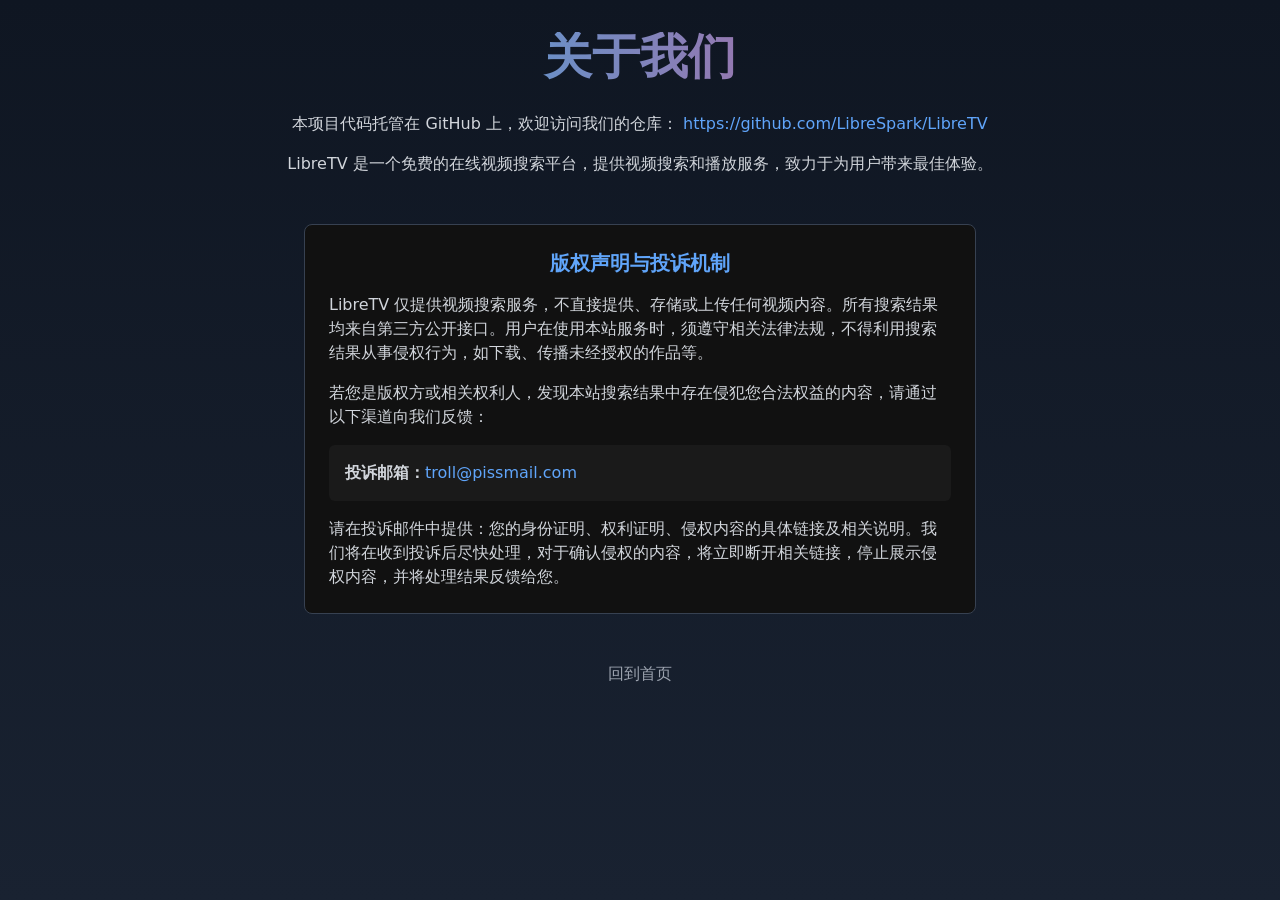
==== about.html @ 9220ca8e "feat: add PWA support Signed-off-by: JohnsonRan <me@ihtw.moe>" ====
<!DOCTYPE html>
<html lang="zh">
<head>
	<meta charset="UTF-8">
	<meta name="viewport" content="width=device-width, initial-scale=1.0">
	<title>关于我们 - LibreTV</title>
	<script src="libs/tailwindcss.min.js"></script>
	<link rel="stylesheet" href="css/styles.css">
	<link rel="manifest" href="manifest.json">

</head>
<body class="page-bg text-white">
	<div class="container mx-auto px-4 py-8">
		<header class="text-center mb-8">
			<h1 class="text-5xl font-bold gradient-text">关于我们</h1>
		</header>
		<main class="text-center">
			<p class="text-gray-300 mb-4">
				本项目代码托管在 GitHub 上，欢迎访问我们的仓库：
				<a href="https://github.com/LibreSpark/LibreTV" class="text-blue-400 hover:underline" target="_blank" rel="noopener">https://github.com/LibreSpark/LibreTV</a>
			</p>
			<p class="text-gray-300 mb-8">
				LibreTV 是一个免费的在线视频搜索平台，提供视频搜索和播放服务，致力于为用户带来最佳体验。
			</p>
			
			<!-- 版权声明与投诉机制 -->
			<div class="mt-12 mb-8 max-w-2xl mx-auto border border-gray-700 rounded-lg p-6 bg-[#111]">
				<h2 class="text-xl font-semibold mb-4 text-blue-400">版权声明与投诉机制</h2>
				<p class="text-gray-300 mb-4 text-left">
					LibreTV 仅提供视频搜索服务，不直接提供、存储或上传任何视频内容。所有搜索结果均来自第三方公开接口。用户在使用本站服务时，须遵守相关法律法规，不得利用搜索结果从事侵权行为，如下载、传播未经授权的作品等。
				</p>
				<p class="text-gray-300 mb-4 text-left">
					若您是版权方或相关权利人，发现本站搜索结果中存在侵犯您合法权益的内容，请通过以下渠道向我们反馈：
				</p>
				<div class="bg-[#1a1a1a] p-4 rounded-md mb-4 text-left">
					<p class="text-gray-300"><span class="font-semibold">投诉邮箱：</span><a href="mailto:troll@pissmail.com" class="text-blue-400 hover:underline">troll@pissmail.com</a></p>
				</div>
				<p class="text-gray-300 text-left">
					请在投诉邮件中提供：您的身份证明、权利证明、侵权内容的具体链接及相关说明。我们将在收到投诉后尽快处理，对于确认侵权的内容，将立即断开相关链接，停止展示侵权内容，并将处理结果反馈给您。
				</p>
			</div>
		</main>
		<footer class="mt-12 text-center">
			<a href="/" class="text-gray-400 hover:text-white transition-colors">回到首页</a>
		</footer>
	</div>
</body>
</html>
---- css/styles.css ----
:root {
    /* 赛博影视主题配色方案 - 柔和版 */
    --primary-color: #00ccff;       /* 霓虹蓝主色调 */
    --primary-light: #33d6ff;       /* 浅霓虹蓝变体 */
    --secondary-color: #0f1622;     /* 深蓝黑背景色 */
    --accent-color: #ff3c78;        /* 霓虹粉强调色 */
    --text-color: #e6f2ff;          /* 柔和的蓝白色文本 */
    --text-muted: #8599b2;          /* 淡蓝灰色次级文本 */
    --border-color: rgba(0, 204, 255, 0.15);
    --page-gradient-start: #0f1622; /* 深蓝黑起始色 */
    --page-gradient-end: #192231;   /* 深靛蓝结束色 */
    --card-gradient-start: #121b29; /* 卡片起始色 */
    --card-gradient-end: #1c2939;   /* 卡片结束色 */
    --card-accent: rgba(0, 204, 255, 0.12); /* 霓虹蓝卡片强调色 */
    --card-hover-border: rgba(0, 204, 255, 0.5); /* 悬停边框颜色 */
}

.page-bg {
    background: linear-gradient(180deg, var(--page-gradient-start), var(--page-gradient-end));
    min-height: 100vh;
    /* 柔和赛博点状背景 */
    background-image: 
        linear-gradient(180deg, var(--page-gradient-start), var(--page-gradient-end)),
        radial-gradient(circle at 25px 25px, rgba(0, 204, 255, 0.04) 2px, transparent 3px),
        radial-gradient(circle at 75px 75px, rgba(255, 60, 120, 0.02) 1px, transparent 2px),
        radial-gradient(circle at 50px 50px, rgba(150, 255, 250, 0.015) 1px, transparent 2px);
    background-blend-mode: normal;
    background-size: cover, 100px 100px, 50px 50px, 75px 75px;
}

button, .card-hover {
    transition: all 0.3s ease;
}

/* 改进卡片适应不同内容长度 */
.card-hover {
    border: 1px solid var(--border-color);
    background: linear-gradient(135deg, var(--card-gradient-start), var(--card-gradient-end));
    box-shadow: 0 4px 12px rgba(0, 0, 0, 0.5);
    position: relative;
    overflow: hidden;
    border-radius: 6px;
    display: flex;
    flex-direction: column;
    height: 100%;
}

/* 确保卡片内容区域高度一致性 */
.card-hover .flex-grow {
    min-height: unset; /* 移除最小高度限制，让内容自然流动 */
    display: flex;
    flex-direction: column;
}

/* 针对不同长度的标题优化显示 */
.card-hover h3 {
    min-height: unset;
    max-height: unset;
    display: -webkit-box;
    -webkit-box-orient: vertical;
    overflow: hidden;
    text-overflow: ellipsis;
    -webkit-line-clamp: 2;
    line-height: 1.2rem;
    word-break: break-word; /* 允许在任何字符间断行 */
    hyphens: auto; /* 允许断词 */
}

.card-hover::before {
    content: "";
    position: absolute;
    top: 0;
    left: -100%;
    width: 100%;
    height: 100%;
    background: linear-gradient(90deg, transparent, var(--card-accent), transparent);
    transition: left 0.6s ease;
}

.card-hover:hover {
    border-color: var(--card-hover-border);
    transform: translateY(-3px);
    box-shadow: 0 6px 12px rgba(0, 0, 0, 0.5);
}

.card-hover:hover::before {
    left: 100%;
}

.gradient-text {
    background: linear-gradient(to right, var(--primary-color), var(--accent-color));
    -webkit-background-clip: text;
    -webkit-text-fill-color: transparent;
}

/* 改进设置面板样式 */
.settings-panel {
    scrollbar-width: thin;
    scrollbar-color: #444 #222;
    transform: translateX(100%);
    transition: transform 0.3s ease;
    background: linear-gradient(135deg, var(--page-gradient-end), var(--page-gradient-start));
    border-left: 1px solid var(--primary-color);
}

.settings-panel.show {
    transform: translateX(0);
}

.settings-panel::-webkit-scrollbar {
    width: 6px;
}

.settings-panel::-webkit-scrollbar-track {
    background: transparent;
}

.settings-panel::-webkit-scrollbar-thumb {
    background-color: #444;
    border-radius: 4px;
}

.search-button {
    background: var(--primary-color);
    color: var(--text-color);
}

.search-button:hover {
    background: var(--primary-light);
}

::-webkit-scrollbar {
    width: 8px;
    height: 8px;
}

::-webkit-scrollbar-track {
    background: #111;
    border-radius: 4px;
}

::-webkit-scrollbar-thumb {
    background: #333;
    border-radius: 4px;
    transition: all 0.3s ease;
}

::-webkit-scrollbar-thumb:hover {
    background: #444;
}

* {
    scrollbar-width: thin;
    scrollbar-color: #333 #111;
}

.search-tag {
    background: linear-gradient(135deg, var(--card-gradient-start), var(--card-gradient-end));
    color: var(--text-color);
    padding: 0.5rem 1rem;
    border-radius: 0.5rem;
    font-size: 0.875rem;
    border: 1px solid var(--border-color);
    box-shadow: 0 2px 4px rgba(0, 0, 0, 0.2);
}

.search-tag:hover {
    background: linear-gradient(135deg, var(--card-gradient-end), var(--card-gradient-start));
    border-color: var(--primary-color);
}

.footer {
    width: 100%;
    transition: all 0.3s ease;
    margin-top: auto;
    background: linear-gradient(to bottom, transparent, var(--page-gradient-start));
    border-top: 1px solid var(--border-color);
}

.footer a:hover {
    text-decoration: underline;
}

body {
    display: flex;
    flex-direction: column;
    min-height: 100vh;
}

.container {
    flex: 1;
}

@media screen and (min-height: 800px) {
    body {
        display: flex;
        flex-direction: column;
        min-height: 100vh;
    }
    
    .container {
        flex: 1;
    }
    
    .footer {
        margin-top: auto;
    }
}

@media screen and (max-width: 640px) {
    .footer {
        padding-bottom: 2rem;
    }
}

/* 移动端布局优化 */
@media screen and (max-width: 768px) {
    .card-hover h3 {
        min-height: 2.5rem;
    }
    
    .card-hover .flex-grow {
        min-height: 80px;
    }
}

@keyframes fadeIn {
    from { opacity: 0; }
    to { opacity: 1; }
}

@keyframes fadeOut {
    from { opacity: 1; }
    to { opacity: 0; }
}

#modal.show {
    animation: fadeIn 0.3s forwards;
}

#modal.hide {
    animation: fadeOut 0.3s forwards;
}

#modal > div {
    background: linear-gradient(135deg, var(--card-gradient-start), var(--card-gradient-end));
    border: 1px solid var(--primary-color);
    box-shadow: 0 10px 30px rgba(0, 0, 0, 0.7), 0 0 15px rgba(0, 204, 255, 0.1);
    border-radius: 8px;
}

#modalContent button {
    background: rgba(0, 204, 255, 0.08);
    border: 1px solid rgba(0, 204, 255, 0.2);
    transition: all 0.2s ease;
}

#modalContent button:hover {
    background: rgba(0, 204, 255, 0.15);
    border-color: var(--primary-color);
    box-shadow: 0 0 8px rgba(0, 204, 255, 0.3);
}

#yellowFilterToggle:checked + .toggle-bg {
    background-color: var(--primary-color);
}

#yellowFilterToggle:checked ~ .toggle-dot {
    transform: translateX(1.5rem);
}

#yellowFilterToggle:focus + .toggle-bg,
#yellowFilterToggle:hover + .toggle-bg {
    box-shadow: 0 0 0 2px rgba(0, 204, 255, 0.3);
}

/* 添加广告过滤开关的CSS */
#adFilterToggle:checked + .toggle-bg {
    background-color: var(--primary-color);
}

#adFilterToggle:checked ~ .toggle-dot {
    transform: translateX(1.5rem);
}

#adFilterToggle:focus + .toggle-bg,
#adFilterToggle:hover + .toggle-bg {
    box-shadow: 0 0 0 2px rgba(0, 204, 255, 0.3);
}

.toggle-dot {
    transition: transform 0.3s ease-in-out;
    box-shadow: 0 2px 4px rgba(0,0,0,0.2);
}

.toggle-bg {
    transition: background-color 0.3s ease-in-out;
}

#yellowFilterToggle:checked ~ .toggle-dot {
    box-shadow: 0 2px 4px rgba(0, 204, 255, 0.3);
}

#adFilterToggle:checked ~ .toggle-dot {
    box-shadow: 0 2px 4px rgba(0, 204, 255, 0.3);
}

/* 添加API复选框样式 */
.form-checkbox {
    appearance: none;
    -webkit-appearance: none;
    -moz-appearance: none;
    height: 14px;
    width: 14px;
    background-color: #222;
    border: 1px solid #333;
    border-radius: 3px;
    cursor: pointer;
    position: relative;
    outline: none;
}

.form-checkbox:checked {
    background-color: var(--primary-color);
    border-color: var(--primary-color);
}

.form-checkbox:checked::after {
    content: '';
    position: absolute;
    left: 4px;
    top: 1px;
    width: 4px;
    height: 8px;
    border: solid white;
    border-width: 0 2px 2px 0;
    transform: rotate(45deg);
}

/* API滚动区域美化 */
#apiCheckboxes {
    scrollbar-width: thin;
    scrollbar-color: #444 #222;
}

#apiCheckboxes::-webkit-scrollbar {
    width: 6px;
}

#apiCheckboxes::-webkit-scrollbar-track {
    background: #222;
    border-radius: 4px;
}

#apiCheckboxes::-webkit-scrollbar-thumb {
    background-color: #444;
    border-radius: 4px;
}

/* 自定义API列表样式 */
#customApisList {
    scrollbar-width: thin;
    scrollbar-color: #444 #222;
}

#customApisList::-webkit-scrollbar {
    width: 6px;
}

#customApisList::-webkit-scrollbar-track {
    background: transparent;
}

#customApisList::-webkit-scrollbar-thumb {
    background-color: #444;
    border-radius: 4px;
}

/* 设置面板滚动样式 */
.settings-panel {
    scrollbar-width: thin;
    scrollbar-color: #444 #222;
}

.settings-panel::-webkit-scrollbar {
    width: 6px;
}

.settings-panel::-webkit-scrollbar-track {
    background: transparent;
}

.settings-panel::-webkit-scrollbar-thumb {
    background-color: #444;
    border-radius: 4px;
}

/* 添加自定义API表单动画 */
#addCustomApiForm {
    transition: all 0.3s ease;
    max-height: 0;
    opacity: 0;
    overflow: hidden;
}

#addCustomApiForm.hidden {
    max-height: 0;
    padding: 0;
    opacity: 0;
}

#addCustomApiForm:not(.hidden) {
    max-height: 230px;
    opacity: 1;
}

/* 成人内容API标记样式 */
.api-adult + label {
    color: #ff6b8b !important;
}

/* 添加警告图标和标签样式 */
.adult-warning {
    display: inline-flex;
    align-items: center;
    margin-left: 0.25rem;
    color: #ff6b8b;
}

.adult-warning svg {
    width: 12px;
    height: 12px;
    margin-right: 4px;
}

/* 过滤器禁用样式 */
.filter-disabled {
    opacity: 0.5;
    pointer-events: none;
    cursor: not-allowed;
}

/* API组标题样式 */
.api-group-title {
    grid-column: span 2;
    padding: 0.25rem 0;
    margin-top: 0.5rem;
    border-top: 1px solid #333;
    color: #8599b2;
    font-size: 0.75rem;
    text-transform: uppercase;
    letter-spacing: 0.05em;
}

.api-group-title.adult {
    color: #ff6b8b;
}

/* 过滤器禁用样式 - 改进版本 */
.filter-disabled {
    position: relative;
}

.filter-disabled::after {
    content: '';
    position: absolute;
    top: 0;
    left: 0;
    width: 100%;
    height: 100%;
    background-color: rgba(0,0,0,0.4);
    border-radius: 0.5rem;
    z-index: 5;
}

.filter-disabled > * {
    opacity: 0.7;
}

.filter-disabled .toggle-bg {
    background-color: #333 !important;
}

.filter-disabled .toggle-dot {
    transform: translateX(0) !important;
    background-color: #666 !important;
}

/* 改进过滤器禁用样式 */
.filter-disabled .filter-description {
    color: #ff6b8b !important;
    font-style: italic;
    font-weight: 500;
}

/* 修改过滤器禁用样式，确保文字清晰可见 */
.filter-disabled {
    position: relative;
}

.filter-disabled::after {
    content: '';
    position: absolute;
    top: 0;
    left: 0;
    width: 100%;
    height: 100%;
    background-color: rgba(0,0,0,0.3);
    border-radius: 0.5rem;
    z-index: 5;
}

.filter-disabled > * {
    opacity: 1; /* 提高子元素不透明度，保证可见性 */
    z-index: 6; /* 确保内容在遮罩上方 */
    position: relative;
}

/* 改进过滤器禁用状态下的描述样式 */
.filter-disabled .filter-description {
    color: #ff7b9d !important; /* 更亮的粉色 */
    font-style: italic;
    font-weight: 500;
    text-shadow: 0 0 2px rgba(0,0,0,0.8); /* 添加文字阴影提高对比度 */
}

/* 开关的禁用样式 */
.filter-disabled .toggle-bg {
    background-color: #444 !important;
    opacity: 0.8;
}

.filter-disabled .toggle-dot {
    transform: translateX(0) ;
    background-color: #777 ;
    opacity: 0.9;
}

/* 警告提示样式改进 */
.filter-tooltip {
    background-color: rgba(255, 61, 87, 0.1);
    border: 1px solid rgba(255, 61, 87, 0.2);
    border-radius: 0.25rem;
    padding: 0.5rem;
    margin-top: 0.5rem;
    display: flex;
    align-items: center;
    font-size: 0.75rem;
    line-height: 1.25;
    position: relative;
    z-index: 10;
}

.filter-tooltip svg {
    flex-shrink: 0;
    width: 14px;
    height: 14px;
    margin-right: 0.35rem;
}

/* 编辑按钮样式 */
.custom-api-edit {
    color: #3b82f6;
    transition: color 0.2s ease;
}

.custom-api-edit:hover {
    color: #2563eb;
}

/* 自定义API条目样式改进 */
#customApisList .api-item {
    display: flex;
    align-items: center;
    justify-content: space-between;
    padding: 0.25rem 0.5rem;
    margin-bottom: 0.25rem;
    background-color: #222;
    border-radius: 0.25rem;
    transition: background-color 0.2s ease;
}

#customApisList .api-item:hover {
    background-color: #2a2a2a;
}

/* 成人内容标签样式 */
.adult-tag {
    display: inline-flex;
    align-items: center;
    color: #ff6b8b;
    font-size: 0.7rem;
    font-weight: 500;
    margin-right: 0.35rem;
}

/* 历史记录面板样式 */
.history-panel {
    box-shadow: 2px 0 10px rgba(0,0,0,0.5);
    transition: transform 0.3s ease-in-out;
    overflow-y: scroll; /* 始终显示滚动条，防止宽度变化 */
    overflow-x: hidden; /* 防止水平滚动 */
    width: 320px; /* 固定宽度 */
    box-sizing: border-box; /* 确保padding不影响总宽度 */
    scrollbar-gutter: stable; /* 现代浏览器：为滚动条预留空间 */
}

.history-panel.show {
    transform: translateX(0);
}

#historyList {
    padding-right: 6px; /* 为滚动条预留空间，确保内容不被挤压 */
}

/* 历史记录项样式优化 */
.history-item {
    background: #1a1a1a;
    border-radius: 6px; /* 减小圆角 */
    border: 1px solid #333;
    overflow: hidden;
    transition: all 0.2s ease;
    padding: 10px 14px;
    position: relative;
    margin-bottom: 8px; /* 减小底部间距 */
    width: 100%; /* 确保宽度一致 */
}

.history-item:hover {
    transform: translateY(-2px);
    border-color: #444;
    box-shadow: 0 4px 8px rgba(0,0,0,0.2);
}

/* 添加组悬停效果，使删除按钮在悬停时显示 */
.history-item .delete-btn {
    opacity: 0;
    transition: opacity 0.2s ease;
}

.history-item:hover .delete-btn {
    opacity: 1;
}

.history-info {
    padding: 0; /* 移除额外的内边距 */
    min-height: 70px;
}

.history-title {
    font-weight: 500;
    font-size: 0.95rem; /* 减小字体大小 */
    margin-bottom: 2px; /* 减小底部边距 */
    overflow: hidden;
    text-overflow: ellipsis;
    white-space: nowrap;
}

.history-meta {
    color: #bbb;
    font-size: 0.75rem; /* 减小字体大小 */
    display: flex;
    flex-wrap: wrap;
    margin-bottom: 1px; /* 减小边距 */
}

.history-episode {
    color: #3b82f6;
}

.history-source {
    color: #10b981;
}

.history-time {
    color: #888;
    font-size: 0.7rem; /* 减小字体大小 */
    margin-top: 1px; /* 减小顶部边距 */
}

.history-separator {
    color: #666;
}

.history-thumbnail {
    width: 100%;
    height: 90px;
    background-color: #222;
    overflow: hidden;
}

.history-thumbnail img {
    width: 100%;
    height: 100%;
    object-fit: cover;
}

.history-info {
    padding: 10px;
}

.history-time {
    color: #888;
    font-size: 0.8rem;
    margin-top: 4px;
}

.history-title {
    font-weight: 500;
    white-space: nowrap;
    overflow: hidden;
    text-overflow: ellipsis;
}

/* 添加播放进度条样式 */
.history-progress {
    margin: 5px 0;
}

.progress-bar {
    height: 3px;
    background-color: rgba(255, 255, 255, 0.1);
    border-radius: 2px;
    overflow: hidden;
    margin-bottom: 2px;
}

.progress-filled {
    height: 100%;
    background: linear-gradient(to right, #00ccff, #3b82f6);
    border-radius: 2px;
}

.progress-text {
    font-size: 10px;
    color: #888;
    text-align: right;
}

/* 添加恢复播放提示样式 */
.position-restore-hint {
    position: absolute;
    bottom: 60px;
    left: 50%;
    transform: translateX(-50%) translateY(20px);
    background-color: rgba(0, 0, 0, 0.7);
    color: white;
    padding: 8px 16px;
    border-radius: 4px;
    font-size: 14px;
    z-index: 100;
    opacity: 0;
    transition: all 0.3s ease;
}

.position-restore-hint.show {
    opacity: 1;
    transform: translateX(-50%) translateY(0);
}

/* 锁定控制时屏蔽交互 */
.player-container.controls-locked .dplayer-controller,
.player-container.controls-locked .dplayer-mask,
.player-container.controls-locked .dplayer-bar-wrap,
.player-container.controls-locked .dplayer-statusbar,
.player-container.controls-locked .shortcut-hint {
    opacity: 0 !important;
    pointer-events: none !important;
}
/* 保留锁按钮可见可点 */
.player-container.controls-locked #lockToggle {
    opacity: 1 !important;
    pointer-events: auto !important;
}

/* 播放器顶部header移动端优化 */
.player-header {
    gap: 0.5rem;
}
.custom-title-scroll {
    overflow-x: auto;
    white-space: nowrap;
    text-overflow: ellipsis;
    -webkit-overflow-scrolling: touch;
    scrollbar-width: none;
}
.custom-title-scroll::-webkit-scrollbar {
    display: none;
}
.logo-text {
    display: inline;
}
.home-btn-text {
    display: inline;
}
@media (max-width: 640px) {
    .logo-text {
        display: none;
    }
    .home-btn-text {
        display: none;
    }
    .logo-icon {
        margin-right: 0;
    }
    .home-btn svg {
        margin-right: 0;
    }
    .player-header {
        padding-left: 2px !important;
        padding-right: 2px !important;
    }
    .custom-title-scroll {
        font-size: 1rem;
    }
}

/* 搜索结果卡片优化：横向布局 */
.search-card-img-container {
    width: 100px;  /* 增加宽度，从80px到100px */
    height: 150px; /* 增加高度，从120px到150px */
    overflow: hidden;
    background-color: #191919;
}

/* 确保图片不会被拉伸，并且能够正确显示 */
.search-card-img-container img {
    width: 100%;
    height: 100%;
    object-fit: cover;
}

/* 针对搜索结果卡片修改网格布局以适应横向卡片 */
@media (max-width: 640px) {
    #results {
        grid-template-columns: repeat(1, minmax(0, 1fr)) !important;
    }
}

/* 响应式调整：在小屏幕上依然保持较好的视觉效果 */
@media (min-width: 641px) and (max-width: 768px) {
    #results {
        grid-template-columns: repeat(2, minmax(0, 1fr)) !important;
    }
}

/* 调整网格布局，减少每行卡片数量以适应更大尺寸的卡片 */
@media (min-width: 769px) and (max-width: 1024px) {
    #results {
        grid-template-columns: repeat(3, minmax(0, 1fr)) !important;
    }
}

@media (min-width: 1025px) {
    #results {
        grid-template-columns: repeat(4, minmax(0, 1fr)) !important;
    }
}

/* 优化卡片内元素间距 */
.card-hover .p-2 {
    padding: 0.75rem; /* 增加内边距 */
}

/* 增加卡片内字体大小 */
.card-hover h3 {
    font-size: 0.95rem; /* 增加标题字体大小 */
    line-height: 1.3rem;
    margin-bottom: 0.5rem;
}

.card-hover p {
    font-size: 0.8rem; /* 增加描述字体大小 */
}

/* 优化卡片内元素间距 */
.card-hover .p-2 {
    padding: 0.5rem;
}
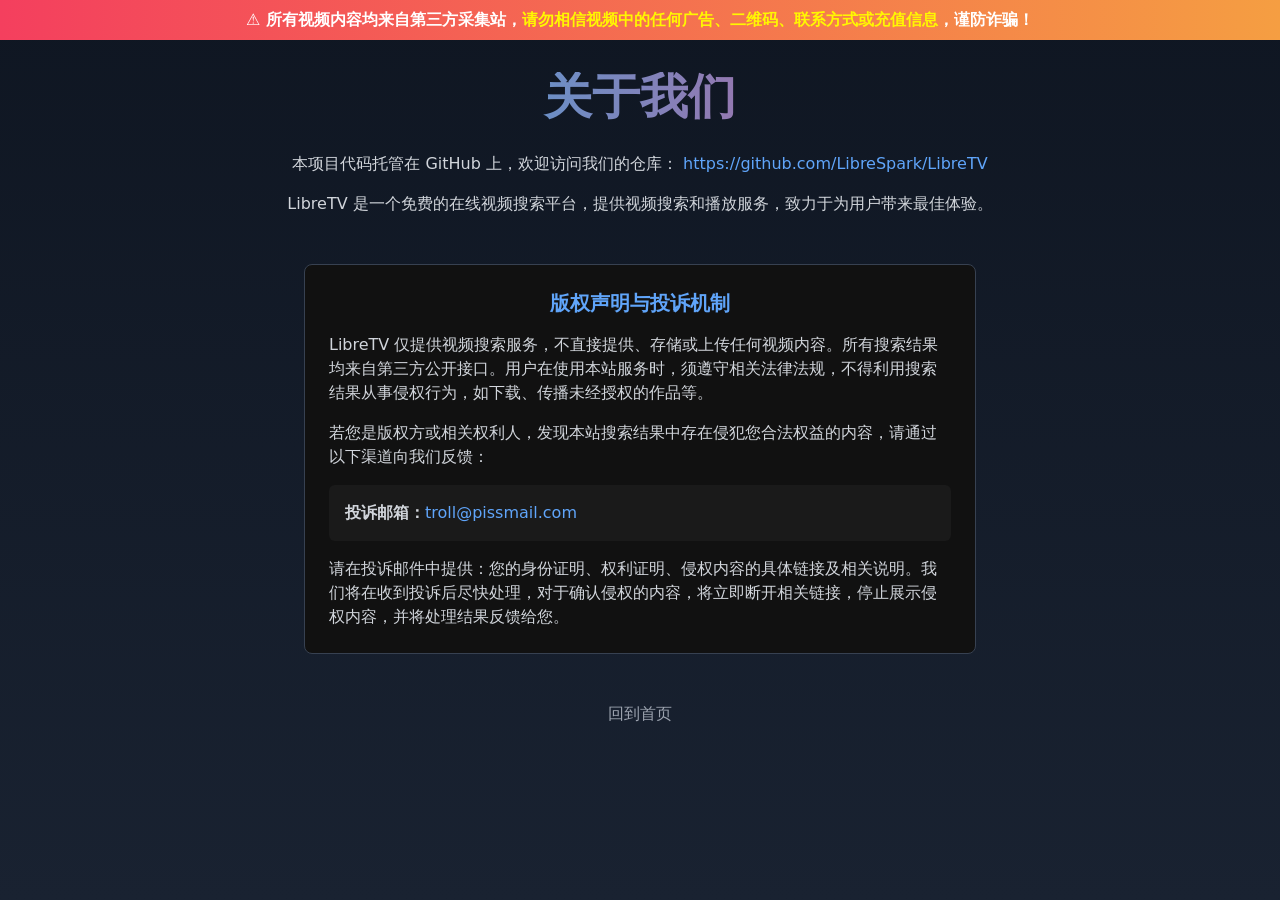
==== commit 256174a5: "新增广告警告提示，提醒用户谨防诈骗" ====
--- a/about.html
+++ b/about.html
@@ -10,6 +10,10 @@
 
 </head>
 <body class="page-bg text-white">
+	<!-- 新增：广告警告提示 -->
+	<div style="background:linear-gradient(90deg,#f43f5e,#f59e42);color:#fff;text-align:center;padding:8px 0;font-weight:bold;font-size:1rem;">
+		⚠️ 所有视频内容均来自第三方采集站，<span style="color:#fff700;">请勿相信视频中的任何广告、二维码、联系方式或充值信息</span>，谨防诈骗！
+	</div>
 	<div class="container mx-auto px-4 py-8">
 		<header class="text-center mb-8">
 			<h1 class="text-5xl font-bold gradient-text">关于我们</h1>
--- a/css/styles.css
+++ b/css/styles.css
@@ -249,13 +249,13 @@
     border-radius: 8px;
 }
 
-#modalContent button {
+#episodesGrid button {
     background: rgba(0, 204, 255, 0.08);
     border: 1px solid rgba(0, 204, 255, 0.2);
     transition: all 0.2s ease;
 }
 
-#modalContent button:hover {
+#episodesGrid button:hover {
     background: rgba(0, 204, 255, 0.15);
     border-color: var(--primary-color);
     box-shadow: 0 0 8px rgba(0, 204, 255, 0.3);
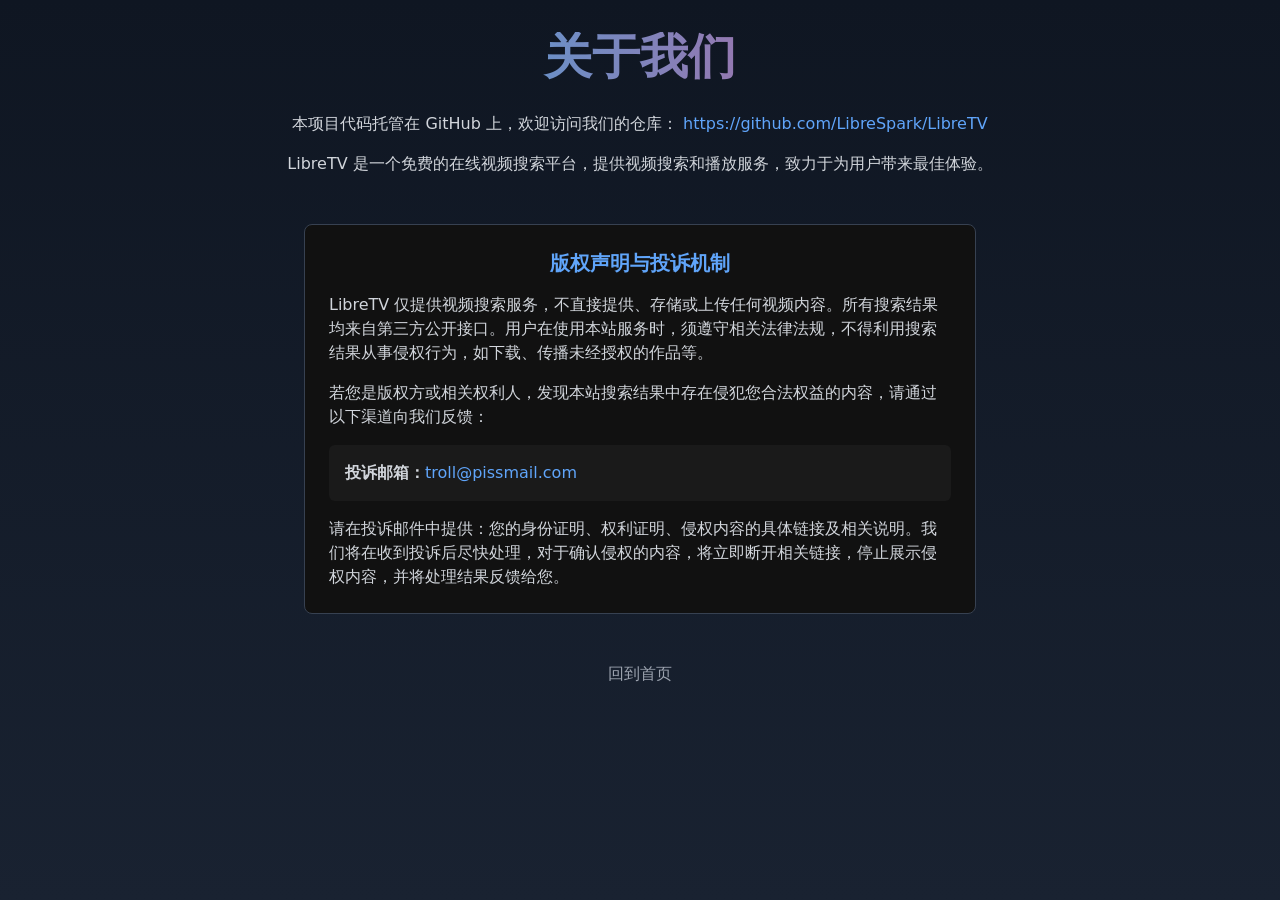
==== commit e12db49a: "回滚：移除广告警告提示" ====
--- a/about.html
+++ b/about.html
@@ -10,10 +10,6 @@
 
 </head>
 <body class="page-bg text-white">
-	<!-- 新增：广告警告提示 -->
-	<div style="background:linear-gradient(90deg,#f43f5e,#f59e42);color:#fff;text-align:center;padding:8px 0;font-weight:bold;font-size:1rem;">
-		⚠️ 所有视频内容均来自第三方采集站，<span style="color:#fff700;">请勿相信视频中的任何广告、二维码、联系方式或充值信息</span>，谨防诈骗！
-	</div>
 	<div class="container mx-auto px-4 py-8">
 		<header class="text-center mb-8">
 			<h1 class="text-5xl font-bold gradient-text">关于我们</h1>
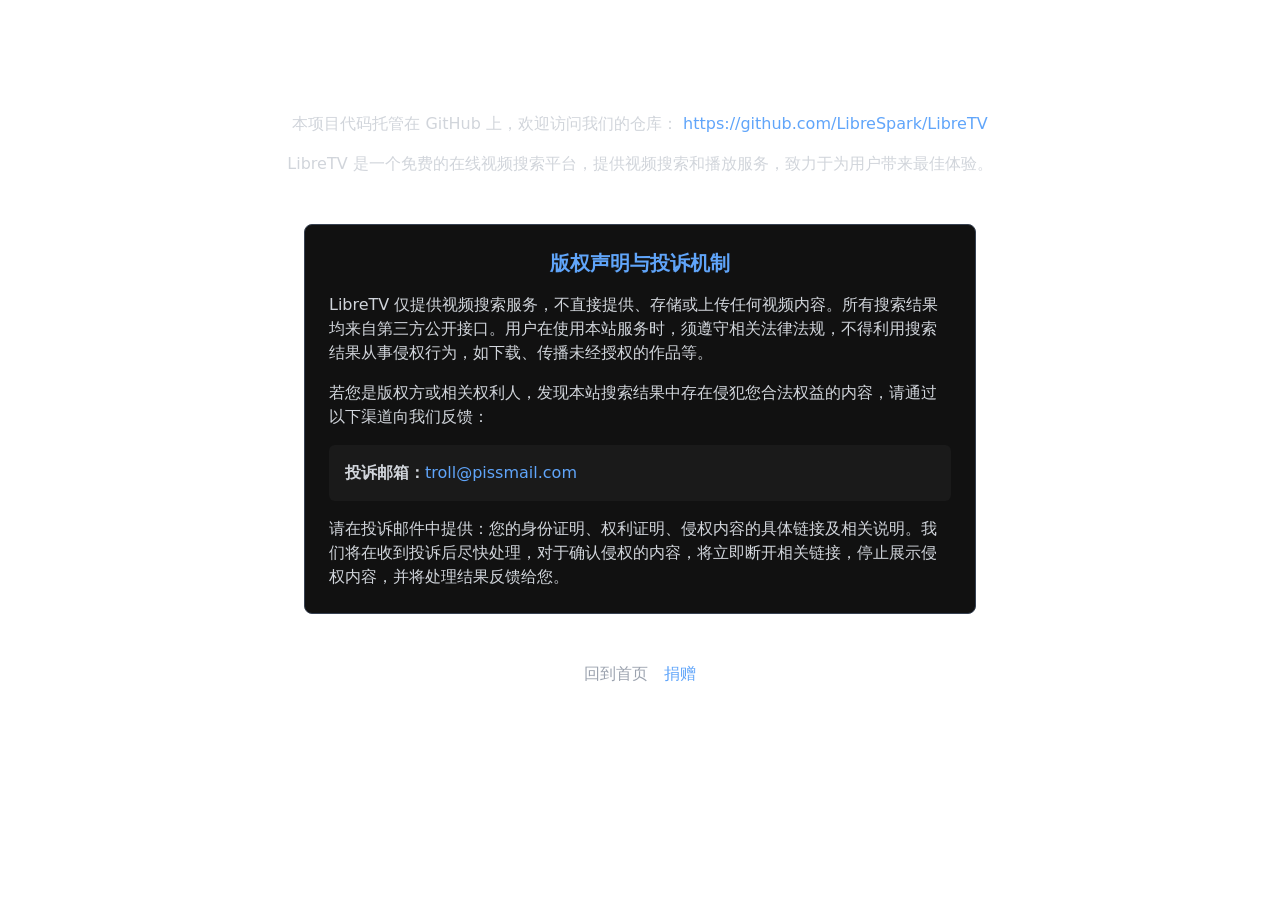
==== commit 916cd547: "Merge pull request #360 from bestZwei/main 修改 readme 等" ====
--- a/about.html
+++ b/about.html
@@ -41,7 +41,10 @@
 			</div>
 		</main>
 		<footer class="mt-12 text-center">
-			<a href="/" class="text-gray-400 hover:text-white transition-colors">回到首页</a>
+			<div class="flex justify-center space-x-4">
+				<a href="/" class="text-gray-400 hover:text-white transition-colors">回到首页</a>
+				<a href="https://help.unicef.org/#donation-form" target="_blank" rel="noopener" class="text-blue-400 hover:text-blue-300 transition-colors">捐赠</a>
+			</div>
 		</footer>
 	</div>
 </body>
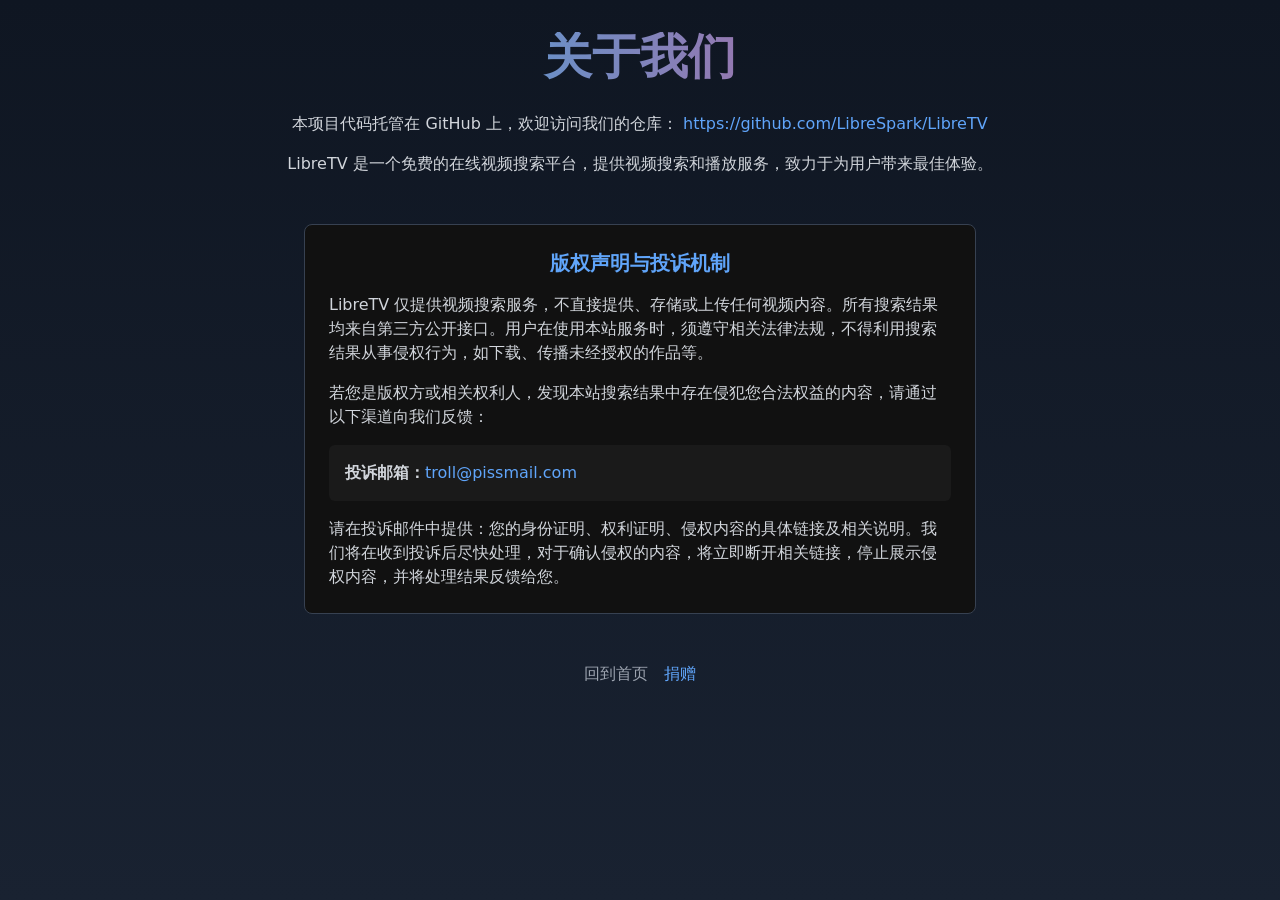
==== commit f802afd6: "fix(donation): update donation link from UNICEF to Médecins Sans Frontières" ====
--- a/about.html
+++ b/about.html
@@ -43,7 +43,7 @@
 		<footer class="mt-12 text-center">
 			<div class="flex justify-center space-x-4">
 				<a href="/" class="text-gray-400 hover:text-white transition-colors">回到首页</a>
-				<a href="https://help.unicef.org/#donation-form" target="_blank" rel="noopener" class="text-blue-400 hover:text-blue-300 transition-colors">捐赠</a>
+				<a href="https://www.msf.hk/zh-hant/donate/general?type=one-off" target="_blank" rel="noopener" class="text-blue-400 hover:text-blue-300 transition-colors">捐赠</a>
 			</div>
 		</footer>
 	</div>
--- a/css/styles.css
+++ b/css/styles.css
@@ -0,0 +1,1029 @@
+/* 
+LibreTV 全局样式
+包含多个页面共享的基础样式
+对于特定页面的样式，请参考:
+- index.css: 首页特定样式
+- player.css: 播放器页面特定样式
+- watch.css: 重定向页面特定样式
+- modals.css: 模态框和提示框样式
+*/
+
+.close-btn {
+    position: absolute;
+    top: 12px;
+    right: 12px;
+    background: #222;
+    border: 1px solid #333;
+    border-radius: 8px;
+    padding: 6px;
+    color: white;
+    display: flex;
+    align-items: center;
+    justify-content: center;
+    cursor: pointer;
+    transition: all 0.2s ease;
+    z-index: 10;
+}
+
+.close-btn:hover {
+    background: #333;
+    border-color: #555;
+}
+
+.close-btn svg {
+    width: 16px;
+    height: 16px;
+    stroke: currentColor;
+}
+
+:root {
+    /* 赛博影视主题配色方案 - 柔和版 */
+    --primary-color: #00ccff;       /* 霓虹蓝主色调 */
+    --primary-light: #33d6ff;       /* 浅霓虹蓝变体 */
+    --secondary-color: #0f1622;     /* 深蓝黑背景色 */
+    --accent-color: #ff3c78;        /* 霓虹粉强调色 */
+    --text-color: #e6f2ff;          /* 柔和的蓝白色文本 */
+    --text-muted: #8599b2;          /* 淡蓝灰色次级文本 */
+    --border-color: rgba(0, 204, 255, 0.15);
+    --page-gradient-start: #0f1622; /* 深蓝黑起始色 */
+    --page-gradient-end: #192231;   /* 深靛蓝结束色 */
+    --card-gradient-start: #121b29; /* 卡片起始色 */
+    --card-gradient-end: #1c2939;   /* 卡片结束色 */
+    --card-accent: rgba(0, 204, 255, 0.12); /* 霓虹蓝卡片强调色 */
+    --card-hover-border: rgba(0, 204, 255, 0.5); /* 悬停边框颜色 */
+}
+
+.page-bg {
+    background: linear-gradient(180deg, var(--page-gradient-start), var(--page-gradient-end));
+    min-height: 100vh;
+    /* 柔和赛博点状背景 */
+    background-image: 
+        linear-gradient(180deg, var(--page-gradient-start), var(--page-gradient-end)),
+        radial-gradient(circle at 25px 25px, rgba(0, 204, 255, 0.04) 2px, transparent 3px),
+        radial-gradient(circle at 75px 75px, rgba(255, 60, 120, 0.02) 1px, transparent 2px),
+        radial-gradient(circle at 50px 50px, rgba(150, 255, 250, 0.015) 1px, transparent 2px);
+    background-blend-mode: normal;
+    background-size: cover, 100px 100px, 50px 50px, 75px 75px;
+}
+
+button, .card-hover {
+    transition: all 0.3s ease;
+}
+
+/* 改进卡片适应不同内容长度 */
+.card-hover {
+    border: 1px solid var(--border-color);
+    background: linear-gradient(135deg, var(--card-gradient-start), var(--card-gradient-end));
+    box-shadow: 0 4px 12px rgba(0, 0, 0, 0.5);
+    position: relative;
+    overflow: hidden;
+    border-radius: 6px;
+    display: flex;
+    flex-direction: column;
+    height: 100%;
+}
+
+/* 确保卡片内容区域高度一致性 */
+.card-hover .flex-grow {
+    min-height: unset; /* 移除最小高度限制，让内容自然流动 */
+    display: flex;
+    flex-direction: column;
+}
+
+/* 针对不同长度的标题优化显示 */
+.card-hover h3 {
+    min-height: unset;
+    max-height: unset;
+    display: -webkit-box;
+    -webkit-box-orient: vertical;
+    overflow: hidden;
+    text-overflow: ellipsis;
+    -webkit-line-clamp: 2;
+    line-height: 1.2rem;
+    word-break: break-word; /* 允许在任何字符间断行 */
+    hyphens: auto; /* 允许断词 */
+}
+
+.card-hover::before {
+    content: "";
+    position: absolute;
+    top: 0;
+    left: -100%;
+    width: 100%;
+    height: 100%;
+    background: linear-gradient(90deg, transparent, var(--card-accent), transparent);
+    transition: left 0.6s ease;
+}
+
+.card-hover:hover {
+    border-color: var(--card-hover-border);
+    transform: translateY(-3px);
+    box-shadow: 0 6px 12px rgba(0, 0, 0, 0.5);
+}
+
+.card-hover:hover::before {
+    left: 100%;
+}
+
+.gradient-text {
+    background: linear-gradient(to right, var(--primary-color), var(--accent-color));
+    -webkit-background-clip: text;
+    -webkit-text-fill-color: transparent;
+}
+
+/* 改进设置面板样式 */
+.settings-panel {
+    scrollbar-width: thin;
+    scrollbar-color: #444 #222;
+    transform: translateX(100%);
+    transition: transform 0.3s ease;
+    background: linear-gradient(135deg, var(--page-gradient-end), var(--page-gradient-start));
+    border-left: 1px solid var(--primary-color);
+}
+
+.settings-panel.show {
+    transform: translateX(0);
+}
+
+.settings-panel::-webkit-scrollbar {
+    width: 6px;
+}
+
+.settings-panel::-webkit-scrollbar-track {
+    background: transparent;
+}
+
+.settings-panel::-webkit-scrollbar-thumb {
+    background-color: #444;
+    border-radius: 4px;
+}
+
+.search-button {
+    background: var(--primary-color);
+    color: var(--text-color);
+}
+
+.search-button:hover {
+    background: var(--primary-light);
+}
+
+::-webkit-scrollbar {
+    width: 8px;
+    height: 8px;
+}
+
+::-webkit-scrollbar-track {
+    background: #111;
+    border-radius: 4px;
+}
+
+::-webkit-scrollbar-thumb {
+    background: #333;
+    border-radius: 4px;
+    transition: all 0.3s ease;
+}
+
+::-webkit-scrollbar-thumb:hover {
+    background: #444;
+}
+
+* {
+    scrollbar-width: thin;
+    scrollbar-color: #333 #111;
+}
+
+.search-tag {
+    background: linear-gradient(135deg, var(--card-gradient-start), var(--card-gradient-end));
+    color: var(--text-color);
+    padding: 0.5rem 1rem;
+    border-radius: 0.5rem;
+    font-size: 0.875rem;
+    border: 1px solid var(--border-color);
+    box-shadow: 0 2px 4px rgba(0, 0, 0, 0.2);
+}
+
+.search-tag:hover {
+    background: linear-gradient(135deg, var(--card-gradient-end), var(--card-gradient-start));
+    border-color: var(--primary-color);
+}
+
+.footer {
+    width: 100%;
+    transition: all 0.3s ease;
+    margin-top: auto;
+    background: linear-gradient(to bottom, transparent, var(--page-gradient-start));
+    border-top: 1px solid var(--border-color);
+}
+
+.footer a:hover {
+    text-decoration: underline;
+}
+
+body {
+    display: flex;
+    flex-direction: column;
+    min-height: 100vh;
+}
+
+.container {
+    flex: 1;
+}
+
+@media screen and (min-height: 800px) {
+    body {
+        display: flex;
+        flex-direction: column;
+        min-height: 100vh;
+    }
+    
+    .container {
+        flex: 1;
+    }
+    
+    .footer {
+        margin-top: auto;
+    }
+}
+
+@media screen and (max-width: 640px) {
+    .footer {
+        padding-bottom: 2rem;
+    }
+}
+
+/* 移动端布局优化 */
+@media screen and (max-width: 768px) {
+    .card-hover h3 {
+        min-height: 2.5rem;
+    }
+    
+    .card-hover .flex-grow {
+        min-height: 80px;
+    }
+}
+
+@keyframes fadeIn {
+    from { opacity: 0; }
+    to { opacity: 1; }
+}
+
+@keyframes fadeOut {
+    from { opacity: 1; }
+    to { opacity: 0; }
+}
+
+#modal.show {
+    animation: fadeIn 0.3s forwards;
+}
+
+#modal.hide {
+    animation: fadeOut 0.3s forwards;
+}
+
+#modal > div {
+    background: linear-gradient(135deg, var(--card-gradient-start), var(--card-gradient-end));
+    border: 1px solid var(--primary-color);
+    box-shadow: 0 10px 30px rgba(0, 0, 0, 0.7), 0 0 15px rgba(0, 204, 255, 0.1);
+    border-radius: 8px;
+}
+
+#episodesGrid button {
+    background: rgba(0, 204, 255, 0.08);
+    border: 1px solid rgba(0, 204, 255, 0.2);
+    transition: all 0.2s ease;
+}
+
+#episodesGrid button:hover {
+    background: rgba(0, 204, 255, 0.15);
+    border-color: var(--primary-color);
+    box-shadow: 0 0 8px rgba(0, 204, 255, 0.3);
+}
+
+#yellowFilterToggle:checked + .toggle-bg {
+    background-color: var(--primary-color);
+}
+
+#yellowFilterToggle:checked ~ .toggle-dot {
+    transform: translateX(1.5rem);
+}
+
+#yellowFilterToggle:focus + .toggle-bg,
+#yellowFilterToggle:hover + .toggle-bg {
+    box-shadow: 0 0 0 2px rgba(0, 204, 255, 0.3);
+}
+
+/* 添加广告过滤开关的CSS */
+#adFilterToggle:checked + .toggle-bg {
+    background-color: var(--primary-color);
+}
+
+#adFilterToggle:checked ~ .toggle-dot {
+    transform: translateX(1.5rem);
+}
+
+#adFilterToggle:focus + .toggle-bg,
+#adFilterToggle:hover + .toggle-bg {
+    box-shadow: 0 0 0 2px rgba(0, 204, 255, 0.3);
+}
+
+.toggle-dot {
+    transition: transform 0.3s ease-in-out;
+    box-shadow: 0 2px 4px rgba(0,0,0,0.2);
+}
+
+.toggle-bg {
+    transition: background-color 0.3s ease-in-out;
+}
+
+#yellowFilterToggle:checked ~ .toggle-dot {
+    box-shadow: 0 2px 4px rgba(0, 204, 255, 0.3);
+}
+
+#adFilterToggle:checked ~ .toggle-dot {
+    box-shadow: 0 2px 4px rgba(0, 204, 255, 0.3);
+}
+
+/* 添加API复选框样式 */
+.form-checkbox {
+    appearance: none;
+    -webkit-appearance: none;
+    -moz-appearance: none;
+    height: 14px;
+    width: 14px;
+    background-color: #222;
+    border: 1px solid #333;
+    border-radius: 3px;
+    cursor: pointer;
+    position: relative;
+    outline: none;
+}
+
+.form-checkbox:checked {
+    background-color: var(--primary-color);
+    border-color: var(--primary-color);
+}
+
+.form-checkbox:checked::after {
+    content: '';
+    position: absolute;
+    left: 4px;
+    top: 1px;
+    width: 4px;
+    height: 8px;
+    border: solid white;
+    border-width: 0 2px 2px 0;
+    transform: rotate(45deg);
+}
+
+/* API滚动区域美化 */
+#apiCheckboxes {
+    scrollbar-width: thin;
+    scrollbar-color: #444 #222;
+}
+
+#apiCheckboxes::-webkit-scrollbar {
+    width: 6px;
+}
+
+#apiCheckboxes::-webkit-scrollbar-track {
+    background: #222;
+    border-radius: 4px;
+}
+
+#apiCheckboxes::-webkit-scrollbar-thumb {
+    background-color: #444;
+    border-radius: 4px;
+}
+
+/* 自定义API列表样式 */
+#customApisList {
+    scrollbar-width: thin;
+    scrollbar-color: #444 #222;
+}
+
+#customApisList::-webkit-scrollbar {
+    width: 6px;
+}
+
+#customApisList::-webkit-scrollbar-track {
+    background: transparent;
+}
+
+#customApisList::-webkit-scrollbar-thumb {
+    background-color: #444;
+    border-radius: 4px;
+}
+
+/* 设置面板滚动样式 */
+.settings-panel {
+    scrollbar-width: thin;
+    scrollbar-color: #444 #222;
+}
+
+.settings-panel::-webkit-scrollbar {
+    width: 6px;
+}
+
+.settings-panel::-webkit-scrollbar-track {
+    background: transparent;
+}
+
+.settings-panel::-webkit-scrollbar-thumb {
+    background-color: #444;
+    border-radius: 4px;
+}
+
+/* 添加自定义API表单动画 */
+#addCustomApiForm {
+    transition: all 0.3s ease;
+    max-height: 0;
+    opacity: 0;
+    overflow: hidden;
+}
+
+#addCustomApiForm.hidden {
+    max-height: 0;
+    padding: 0;
+    opacity: 0;
+}
+
+#addCustomApiForm:not(.hidden) {
+    max-height: 230px;
+    opacity: 1;
+}
+
+/* 成人内容API标记样式 */
+.api-adult + label {
+    color: #ff6b8b !important;
+}
+
+/* 添加警告图标和标签样式 */
+.adult-warning {
+    display: inline-flex;
+    align-items: center;
+    margin-left: 0.25rem;
+    color: #ff6b8b;
+}
+
+.adult-warning svg {
+    width: 12px;
+    height: 12px;
+    margin-right: 4px;
+}
+
+/* 过滤器禁用样式 */
+.filter-disabled {
+    opacity: 0.5;
+    pointer-events: none;
+    cursor: not-allowed;
+}
+
+/* API组标题样式 */
+.api-group-title {
+    grid-column: span 2;
+    padding: 0.25rem 0;
+    margin-top: 0.5rem;
+    border-top: 1px solid #333;
+    color: #8599b2;
+    font-size: 0.75rem;
+    text-transform: uppercase;
+    letter-spacing: 0.05em;
+}
+
+.api-group-title.adult {
+    color: #ff6b8b;
+}
+
+/* 过滤器禁用样式 - 改进版本 */
+.filter-disabled {
+    position: relative;
+}
+
+.filter-disabled::after {
+    content: '';
+    position: absolute;
+    top: 0;
+    left: 0;
+    width: 100%;
+    height: 100%;
+    background-color: rgba(0,0,0,0.4);
+    border-radius: 0.5rem;
+    z-index: 5;
+}
+
+.filter-disabled > * {
+    opacity: 0.7;
+}
+
+.filter-disabled .toggle-bg {
+    background-color: #333 !important;
+}
+
+.filter-disabled .toggle-dot {
+    transform: translateX(0) !important;
+    background-color: #666 !important;
+}
+
+/* 改进过滤器禁用样式 */
+.filter-disabled .filter-description {
+    color: #ff6b8b !important;
+    font-style: italic;
+    font-weight: 500;
+}
+
+/* 修改过滤器禁用样式，确保文字清晰可见 */
+.filter-disabled {
+    position: relative;
+}
+
+.filter-disabled::after {
+    content: '';
+    position: absolute;
+    top: 0;
+    left: 0;
+    width: 100%;
+    height: 100%;
+    background-color: rgba(0,0,0,0.3);
+    border-radius: 0.5rem;
+    z-index: 5;
+}
+
+.filter-disabled > * {
+    opacity: 1; /* 提高子元素不透明度，保证可见性 */
+    z-index: 6; /* 确保内容在遮罩上方 */
+}
+
+/* 改进过滤器禁用状态下的描述样式 */
+.filter-disabled .filter-description {
+    color: #ff7b9d !important; /* 更亮的粉色 */
+    font-style: italic;
+    font-weight: 500;
+    text-shadow: 0 0 2px rgba(0,0,0,0.8); /* 添加文字阴影提高对比度 */
+}
+
+/* 开关的禁用样式 */
+.filter-disabled .toggle-bg {
+    background-color: #444 !important;
+    opacity: 0.8;
+}
+
+.filter-disabled .toggle-dot {
+    transform: translateX(0) ;
+    background-color: #777 ;
+    opacity: 0.9;
+}
+
+/* 警告提示样式改进 */
+.filter-tooltip {
+    background-color: rgba(255, 61, 87, 0.1);
+    border: 1px solid rgba(255, 61, 87, 0.2);
+    border-radius: 0.25rem;
+    padding: 0.5rem;
+    margin-top: 0.5rem;
+    display: flex;
+    align-items: center;
+    font-size: 0.75rem;
+    line-height: 1.25;
+    position: relative;
+    z-index: 10;
+}
+
+.filter-tooltip svg {
+    flex-shrink: 0;
+    width: 14px;
+    height: 14px;
+    margin-right: 0.35rem;
+}
+
+/* 编辑按钮样式 */
+.custom-api-edit {
+    color: #3b82f6;
+    transition: color 0.2s ease;
+}
+
+.custom-api-edit:hover {
+    color: #2563eb;
+}
+
+/* 自定义API条目样式改进 */
+#customApisList .api-item {
+    display: flex;
+    align-items: center;
+    justify-content: space-between;
+    padding: 0.25rem 0.5rem;
+    margin-bottom: 0.25rem;
+    background-color: #222;
+    border-radius: 0.25rem;
+    transition: background-color 0.2s ease;
+}
+
+#customApisList .api-item:hover {
+    background-color: #2a2a2a;
+}
+
+/* 成人内容标签样式 */
+.adult-tag {
+    display: inline-flex;
+    align-items: center;
+    color: #ff6b8b;
+    font-size: 0.7rem;
+    font-weight: 500;
+    margin-right: 0.35rem;
+}
+
+/* 历史记录面板样式 */
+.history-panel {
+    box-shadow: 2px 0 10px rgba(0,0,0,0.5);
+    transition: transform 0.3s ease-in-out;
+    overflow-y: scroll; /* 始终显示滚动条，防止宽度变化 */
+    overflow-x: hidden; /* 防止水平滚动 */
+    width: 320px; /* 固定宽度 */
+    box-sizing: border-box; /* 确保padding不影响总宽度 */
+    scrollbar-gutter: stable; /* 现代浏览器：为滚动条预留空间 */
+}
+
+.history-panel.show {
+    transform: translateX(0);
+}
+
+#historyList {
+    padding-right: 6px; /* 为滚动条预留空间，确保内容不被挤压 */
+}
+
+/* 历史记录项样式优化 */
+.history-item {
+    background: #1a1a1a;
+    border-radius: 6px; /* 减小圆角 */
+    border: 1px solid #333;
+    overflow: hidden;
+    transition: all 0.2s ease;
+    padding: 10px 14px;
+    position: relative;
+    margin-bottom: 8px; /* 减小底部间距 */
+    width: 100%; /* 确保宽度一致 */
+}
+
+.history-item:hover {
+    transform: translateY(-2px);
+    border-color: #444;
+    box-shadow: 0 4px 8px rgba(0,0,0,0.2);
+}
+
+/* 添加组悬停效果，使删除按钮在悬停时显示 */
+.history-item .delete-btn {
+    opacity: 0;
+    transition: opacity 0.2s ease;
+}
+
+.history-item:hover .delete-btn {
+    opacity: 1;
+}
+
+.history-info {
+    padding: 0; /* 移除额外的内边距 */
+    min-height: 70px;
+}
+
+.history-title {
+    font-weight: 500;
+    font-size: 0.95rem; /* 减小字体大小 */
+    margin-bottom: 2px; /* 减小底部边距 */
+    overflow: hidden;
+    text-overflow: ellipsis;
+    white-space: nowrap;
+}
+
+.history-meta {
+    color: #bbb;
+    font-size: 0.75rem; /* 减小字体大小 */
+    display: flex;
+    flex-wrap: wrap;
+    margin-bottom: 1px; /* 减小边距 */
+}
+
+.history-episode {
+    color: #3b82f6;
+}
+
+.history-source {
+    color: #10b981;
+}
+
+.history-time {
+    color: #888;
+    font-size: 0.7rem; /* 减小字体大小 */
+    margin-top: 1px; /* 减小顶部边距 */
+}
+
+.history-separator {
+    color: #666;
+}
+
+.history-thumbnail {
+    width: 100%;
+    height: 90px;
+    background-color: #222;
+    overflow: hidden;
+}
+
+.history-thumbnail img {
+    width: 100%;
+    height: 100%;
+    object-fit: cover;
+}
+
+.history-info {
+    padding: 10px;
+}
+
+.history-time {
+    color: #888;
+    font-size: 0.8rem;
+    margin-top: 4px;
+}
+
+.history-title {
+    font-weight: 500;
+    white-space: nowrap;
+    overflow: hidden;
+    text-overflow: ellipsis;
+}
+
+/* 添加播放进度条样式 */
+.history-progress {
+    margin: 5px 0;
+}
+
+.progress-bar {
+    height: 3px;
+    background-color: rgba(255, 255, 255, 0.1);
+    border-radius: 2px;
+    overflow: hidden;
+    margin-bottom: 2px;
+}
+
+.progress-filled {
+    height: 100%;
+    background: linear-gradient(to right, #00ccff, #3b82f6);
+    border-radius: 2px;
+}
+
+.progress-text {
+    font-size: 10px;
+    color: #888;
+    text-align: right;
+}
+
+/* 添加恢复播放提示样式 */
+.position-restore-hint {
+    position: absolute;
+    bottom: 60px;
+    left: 50%;
+    transform: translateX(-50%) translateY(20px);
+    background-color: rgba(0, 0, 0, 0.7);
+    color: white;
+    padding: 8px 16px;
+    border-radius: 4px;
+    font-size: 14px;
+    z-index: 100;
+    opacity: 0;
+    transition: all 0.3s ease;
+}
+
+.position-restore-hint.show {
+    opacity: 1;
+    transform: translateX(-50%) translateY(0);
+}
+
+/* 锁定控制时屏蔽交互 */
+.player-container.controls-locked .dplayer-controller,
+.player-container.controls-locked .dplayer-mask,
+.player-container.controls-locked .dplayer-bar-wrap,
+.player-container.controls-locked .dplayer-statusbar,
+.player-container.controls-locked .shortcut-hint {
+    opacity: 0 !important;
+    pointer-events: none !important;
+}
+/* 保留锁按钮可见可点 */
+.player-container.controls-locked #lockToggle {
+    opacity: 1 !important;
+    pointer-events: auto !important;
+}
+
+/* 播放器顶部header移动端优化 */
+.player-header {
+    gap: 0.5rem;
+}
+.custom-title-scroll {
+    overflow-x: auto;
+    white-space: nowrap;
+    text-overflow: ellipsis;
+    -webkit-overflow-scrolling: touch;
+    scrollbar-width: none;
+}
+.custom-title-scroll::-webkit-scrollbar {
+    display: none;
+}
+.logo-text {
+    display: inline;
+}
+.home-btn-text {
+    display: inline;
+}
+@media (max-width: 640px) {
+    .logo-text {
+        display: none;
+    }
+    .home-btn-text {
+        display: none;
+    }
+    .logo-icon {
+        margin-right: 0;
+    }
+    .home-btn svg {
+        margin-right: 0;
+    }
+    .player-header {
+        padding-left: 2px !important;
+        padding-right: 2px !important;
+    }
+    .custom-title-scroll {
+        font-size: 1rem;
+    }
+}
+
+/* 搜索结果卡片优化：横向布局 */
+.search-card-img-container {
+    width: 100px;  /* 增加宽度，从80px到100px */
+    height: 150px; /* 增加高度，从120px到150px */
+    overflow: hidden;
+    background-color: #191919;
+}
+
+/* 确保图片不会被拉伸，并且能够正确显示 */
+.search-card-img-container img {
+    width: 100%;
+    height: 100%;
+    object-fit: cover;
+}
+
+/* 针对搜索结果卡片修改网格布局以适应横向卡片 */
+@media (max-width: 640px) {
+    #results {
+        grid-template-columns: repeat(1, minmax(0, 1fr)) !important;
+    }
+}
+
+/* 响应式调整：在小屏幕上依然保持较好的视觉效果 */
+@media (min-width: 641px) and (max-width: 768px) {
+    #results {
+        grid-template-columns: repeat(2, minmax(0, 1fr)) !important;
+    }
+}
+
+/* 调整网格布局，减少每行卡片数量以适应更大尺寸的卡片 */
+@media (min-width: 769px) and (max-width: 1024px) {
+    #results {
+        grid-template-columns: repeat(3, minmax(0, 1fr)) !important;
+    }
+}
+
+@media (min-width: 1025px) {
+    #results {
+        grid-template-columns: repeat(4, minmax(0, 1fr)) !important;
+    }
+}
+
+/* 优化卡片内元素间距 */
+.card-hover .p-2 {
+    padding: 0.75rem; /* 增加内边距 */
+}
+
+/* 增加卡片内字体大小 */
+.card-hover h3 {
+    font-size: 0.95rem; /* 增加标题字体大小 */
+    line-height: 1.3rem;
+    margin-bottom: 0.5rem;
+}
+
+.card-hover p {
+    font-size: 0.8rem; /* 增加描述字体大小 */
+}
+
+/* 优化卡片内元素间距 */
+.card-hover .p-2 {
+    padding: 0.5rem;
+}
+
+/* 确保Toast显示在顶层并有适当的转换效果 */
+#toast {
+    z-index: 9999; /* 确保显示在最上层 */
+    box-shadow: 0 4px 12px rgba(0, 0, 0, 0.3);
+    min-width: 200px;
+    text-align: center;
+    pointer-events: none; /* 防止toast阻挡点击事件 */
+    transform: translateX(-50%) translateY(0);
+    transition: opacity 0.3s ease, transform 0.3s ease;
+}
+
+#toast.hidden {
+    opacity: 0;
+    transform: translateX(-50%) translateY(-100%);
+}
+
+/* 详情模态框样式优化 */
+#modal .modal-detail-info {
+    background: linear-gradient(135deg, #0a0a0a, #111);
+    border: 1px solid #222;
+    border-radius: 8px;
+    padding: 1rem;
+    margin-bottom: 1.5rem;
+}
+
+#modal .detail-grid {
+    display: grid;
+    grid-template-columns: 1fr;
+    gap: 0.75rem;
+    font-size: 0.875rem;
+}
+
+@media (min-width: 768px) {
+    #modal .detail-grid {
+        grid-template-columns: 1fr 1fr;
+    }
+}
+
+#modal .detail-item {
+    display: flex;
+    flex-wrap: wrap;
+    gap: 0.5rem;
+}
+
+#modal .detail-label {
+    color: #9ca3af;
+    font-weight: 500;
+    min-width: 3rem;
+    flex-shrink: 0;
+}
+
+#modal .detail-value {
+    color: white;
+    flex: 1;
+    word-break: break-word;
+}
+
+#modal .detail-desc {
+    margin-top: 1rem;
+    padding-top: 1rem;
+    border-top: 1px solid #333;
+}
+
+#modal .detail-desc-content {
+    color: #d1d5db;
+    font-size: 0.875rem;
+    line-height: 1.6;
+    max-height: 8rem;
+    overflow-y: auto;
+    scrollbar-width: thin;
+    scrollbar-color: #444 #222;
+}
+
+#modal .detail-desc-content::-webkit-scrollbar {
+    width: 6px;
+}
+
+#modal .detail-desc-content::-webkit-scrollbar-track {
+    background: #222;
+    border-radius: 4px;
+}
+
+#modal .detail-desc-content::-webkit-scrollbar-thumb {
+    background-color: #444;
+    border-radius: 4px;
+}
+
+/* 集数统计信息样式 */
+#modal .episode-stats {
+    color: #9ca3af;
+    font-size: 0.875rem;
+    display: flex;
+    align-items: center;
+    gap: 0.5rem;
+}
+
+/* 移动端优化 */
+@media (max-width: 640px) {
+    #modal .detail-grid {
+        gap: 0.5rem;
+        font-size: 0.8rem;
+    }
+    
+    #modal .detail-label {
+        min-width: 2.5rem;
+    }
+    
+    #modal .detail-desc-content {
+        max-height: 6rem;
+        font-size: 0.8rem;
+    }
+}
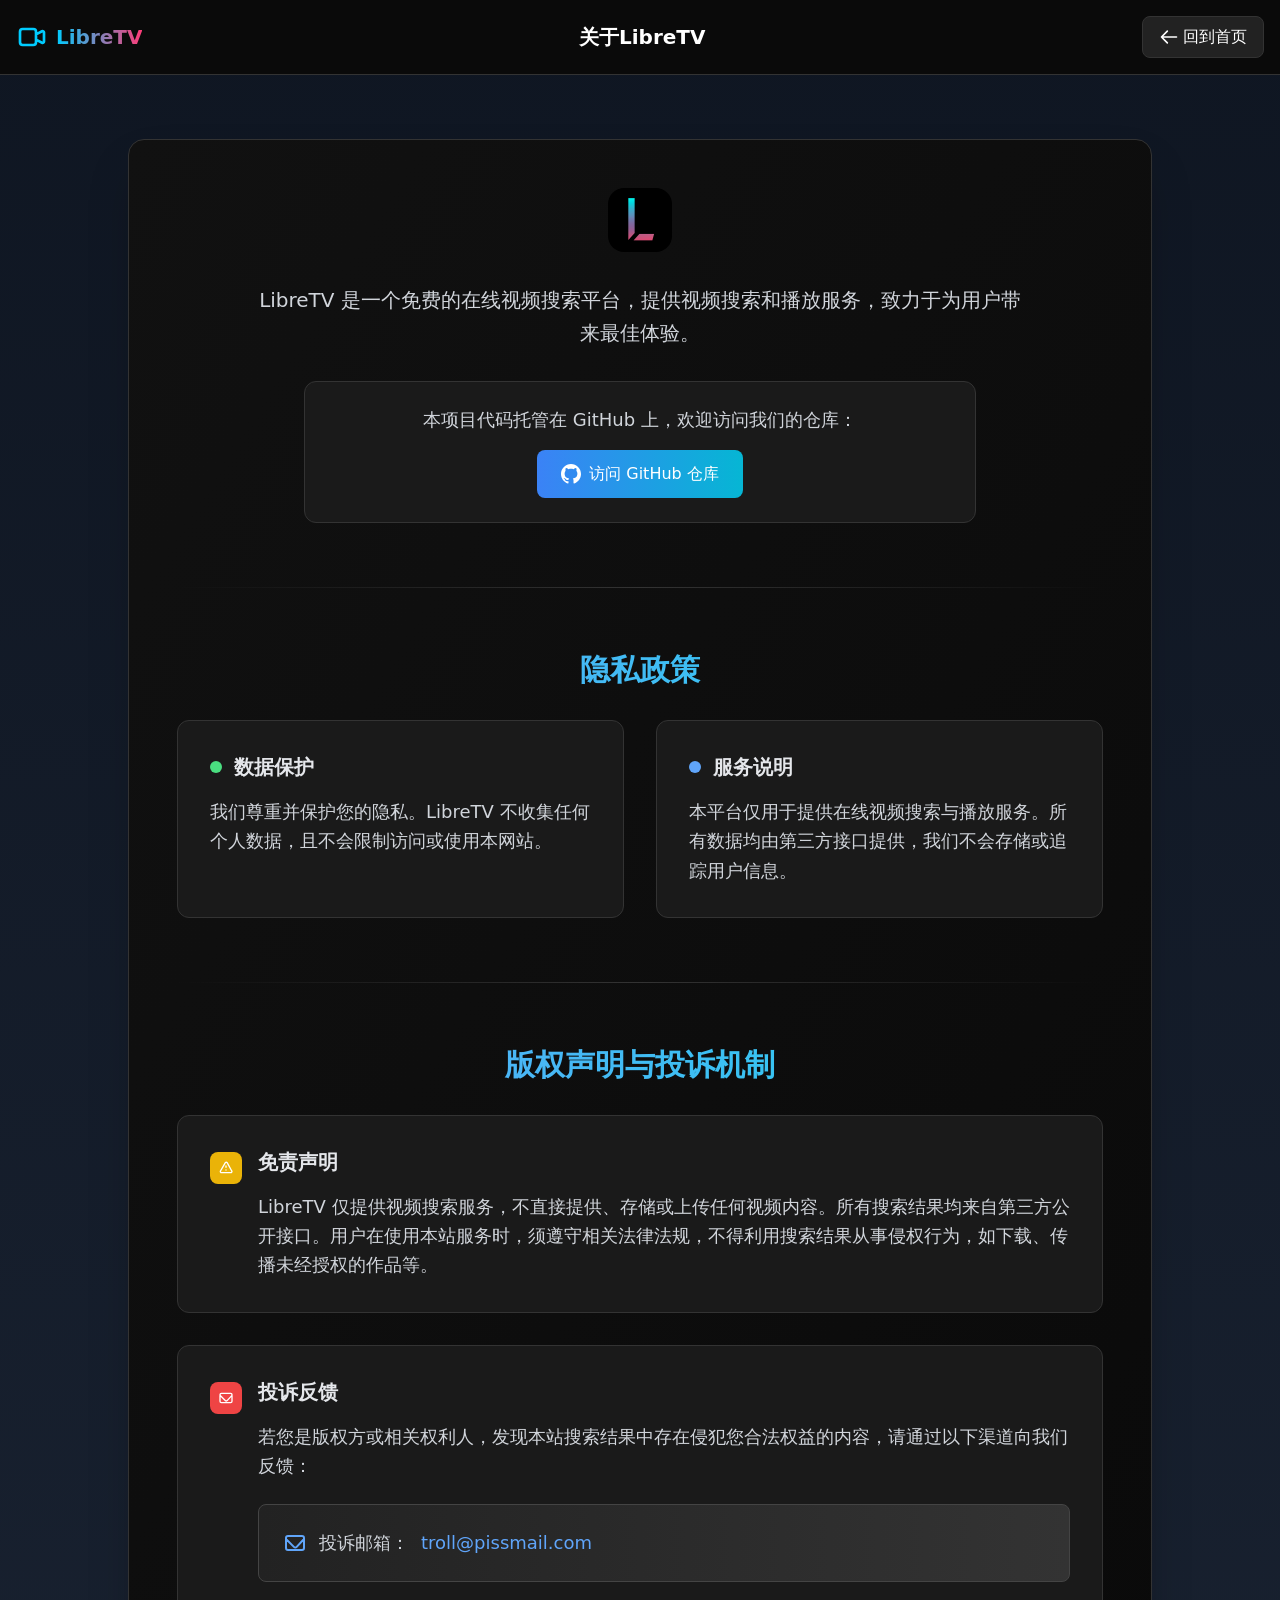
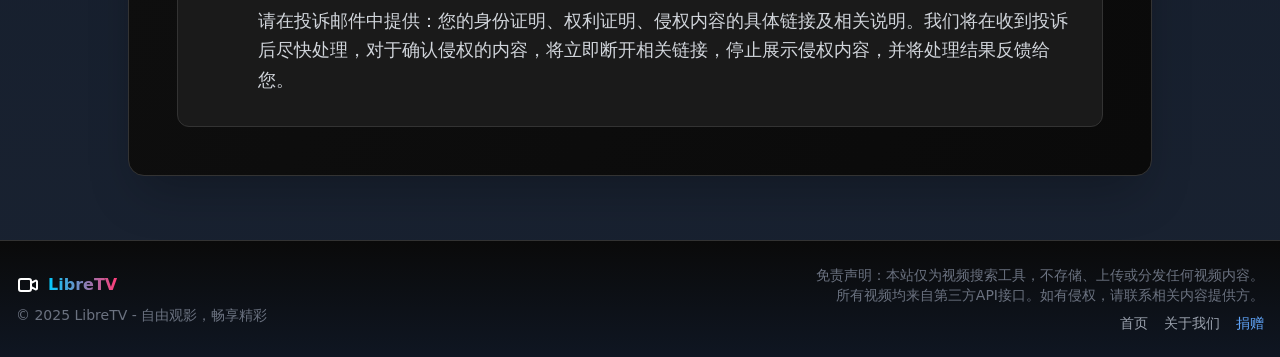
==== commit 821cdba1: "Refactor about page layout and remove privacy policy page" ====
--- a/about.html
+++ b/about.html
@@ -7,45 +7,169 @@
 	<script src="libs/tailwindcss.min.js"></script>
 	<link rel="stylesheet" href="css/styles.css">
 	<link rel="manifest" href="manifest.json">
+	
+	<!-- Favicon -->
+    <link rel="icon" href="image/logo.png">
+    <link rel="apple-touch-icon" href="image/logo-black.png">
+</head>
+<body class="page-bg text-white flex flex-col min-h-screen">
+	<header class="border-b border-[#333] bg-[#0a0a0a] p-4">
+        <div class="container mx-auto flex items-center">
+            <div class="flex items-center">
+                <a href="/" class="flex items-center">
+                    <svg class="w-8 h-8 mr-2 text-[#00ccff]" fill="none" stroke="currentColor" viewBox="0 0 24 24">
+                        <path stroke-linecap="round" stroke-linejoin="round" stroke-width="2" d="M15 10l4.553-2.276A1 1 0 0121 8.618v6.764a1 1 0 01-1.447.894L15 14M5 18h8a2 2 0 002-2V8a2 2 0 00-2-2H5a2 2 0 00-2 2v8a2 2 0 002 2z"></path>
+                    </svg>
+                    <h1 class="text-xl font-bold gradient-text">LibreTV</h1>
+                </a>
+            </div>
+            <div class="flex-1 text-center">
+                <h2 class="text-xl font-semibold">关于LibreTV</h2>
+            </div>
+            <div class="flex items-center">
+                <a href="/" class="px-4 py-2 bg-[#222] hover:bg-[#333] border border-[#333] rounded-lg transition-colors flex items-center">
+                    <svg class="w-5 h-5 mr-1" viewBox="0 0 24 24" fill="#ffffff" xmlns="http://www.w3.org/2000/svg">
+                        <path d="M10 19l-7-7m0 0l7-7m-7 7h18" stroke="currentColor" stroke-width="2" stroke-linecap="round" stroke-linejoin="round"/>
+                    </svg>
+                    回到首页
+                </a>
+            </div>
+        </div>
+    </header>	<main class="flex-grow container mx-auto px-6 py-16">
+		<div class="max-w-5xl mx-auto">
+			<!-- 主要内容区域 -->
+			<div class="bg-gradient-to-br from-[#111] to-[#0a0a0a] border border-[#333] rounded-2xl p-12 shadow-2xl">
+				<!-- 项目介绍 -->				
+				 <div class="text-center mb-16">
+					<div class="inline-flex items-center justify-center w-16 h-16 rounded-2xl mb-8">
+						<img src="image/logo-black.png" alt="LibreTV Logo" class="w-16 h-16 rounded-2xl">
+					</div>
+					
+					<p class="text-gray-300 text-xl mb-8 leading-relaxed max-w-3xl mx-auto">
+						LibreTV 是一个免费的在线视频搜索平台，提供视频搜索和播放服务，致力于为用户带来最佳体验。
+					</p>
+					<div class="bg-[#1a1a1a] border border-[#333] rounded-xl p-6 max-w-2xl mx-auto">
+						<p class="text-gray-300 text-lg mb-4">
+							本项目代码托管在 GitHub 上，欢迎访问我们的仓库：
+						</p>
+						<a href="https://github.com/LibreSpark/LibreTV" class="inline-flex items-center px-6 py-3 bg-gradient-to-r from-blue-500 to-cyan-500 hover:from-blue-600 hover:to-cyan-600 text-white font-medium rounded-lg transition-all duration-300 transform hover:scale-105" target="_blank" rel="noopener">
+							<svg class="w-5 h-5 mr-2" fill="currentColor" viewBox="0 0 24 24">
+								<path d="M12 0c-6.626 0-12 5.373-12 12 0 5.302 3.438 9.8 8.207 11.387.599.111.793-.261.793-.577v-2.234c-3.338.726-4.033-1.416-4.033-1.416-.546-1.387-1.333-1.756-1.333-1.756-1.089-.745.083-.729.083-.729 1.205.084 1.839 1.237 1.839 1.237 1.07 1.834 2.807 1.304 3.492.997.107-.775.418-1.305.762-1.604-2.665-.305-5.467-1.334-5.467-5.931 0-1.311.469-2.381 1.236-3.221-.124-.303-.535-1.524.117-3.176 0 0 1.008-.322 3.301 1.23.957-.266 1.983-.399 3.003-.404 1.02.005 2.047.138 3.006.404 2.291-1.552 3.297-1.23 3.297-1.23.653 1.653.242 2.874.118 3.176.77.84 1.235 1.911 1.235 3.221 0 4.609-2.807 5.624-5.479 5.921.43.372.823 1.102.823 2.222v3.293c0 .319.192.694.801.576 4.765-1.589 8.199-6.086 8.199-11.386 0-6.627-5.373-12-12-12z"/>
+							</svg>
+							访问 GitHub 仓库
+						</a>
+					</div>
+				</div>
 
-</head>
-<body class="page-bg text-white">
-	<div class="container mx-auto px-4 py-8">
-		<header class="text-center mb-8">
-			<h1 class="text-5xl font-bold gradient-text">关于我们</h1>
-		</header>
-		<main class="text-center">
-			<p class="text-gray-300 mb-4">
-				本项目代码托管在 GitHub 上，欢迎访问我们的仓库：
-				<a href="https://github.com/LibreSpark/LibreTV" class="text-blue-400 hover:underline" target="_blank" rel="noopener">https://github.com/LibreSpark/LibreTV</a>
-			</p>
-			<p class="text-gray-300 mb-8">
-				LibreTV 是一个免费的在线视频搜索平台，提供视频搜索和播放服务，致力于为用户带来最佳体验。
-			</p>
-			
-			<!-- 版权声明与投诉机制 -->
-			<div class="mt-12 mb-8 max-w-2xl mx-auto border border-gray-700 rounded-lg p-6 bg-[#111]">
-				<h2 class="text-xl font-semibold mb-4 text-blue-400">版权声明与投诉机制</h2>
-				<p class="text-gray-300 mb-4 text-left">
-					LibreTV 仅提供视频搜索服务，不直接提供、存储或上传任何视频内容。所有搜索结果均来自第三方公开接口。用户在使用本站服务时，须遵守相关法律法规，不得利用搜索结果从事侵权行为，如下载、传播未经授权的作品等。
-				</p>
-				<p class="text-gray-300 mb-4 text-left">
-					若您是版权方或相关权利人，发现本站搜索结果中存在侵犯您合法权益的内容，请通过以下渠道向我们反馈：
-				</p>
-				<div class="bg-[#1a1a1a] p-4 rounded-md mb-4 text-left">
-					<p class="text-gray-300"><span class="font-semibold">投诉邮箱：</span><a href="mailto:troll@pissmail.com" class="text-blue-400 hover:underline">troll@pissmail.com</a></p>
+				<!-- 分割线 -->
+				<div class="w-full h-px bg-gradient-to-r from-transparent via-[#333] to-transparent mb-16"></div>
+
+				<!-- 隐私政策 -->
+				<div class="mb-16">
+					<h2 class="text-3xl font-bold mb-8 text-center bg-gradient-to-r from-blue-400 to-cyan-400 bg-clip-text text-transparent">隐私政策</h2>
+					<div class="grid md:grid-cols-2 gap-8">
+						<div class="bg-[#1a1a1a] border border-[#333] rounded-xl p-8">
+							<div class="flex items-center mb-4">
+								<div class="w-3 h-3 bg-green-400 rounded-full mr-3"></div>
+								<h3 class="text-xl font-semibold text-gray-200">数据保护</h3>
+							</div>
+							<p class="text-gray-300 text-lg leading-relaxed">
+								我们尊重并保护您的隐私。LibreTV 不收集任何个人数据，且不会限制访问或使用本网站。
+							</p>
+						</div>
+						<div class="bg-[#1a1a1a] border border-[#333] rounded-xl p-8">
+							<div class="flex items-center mb-4">
+								<div class="w-3 h-3 bg-blue-400 rounded-full mr-3"></div>
+								<h3 class="text-xl font-semibold text-gray-200">服务说明</h3>
+							</div>
+							<p class="text-gray-300 text-lg leading-relaxed">
+								本平台仅用于提供在线视频搜索与播放服务。所有数据均由第三方接口提供，我们不会存储或追踪用户信息。
+							</p>
+						</div>
+					</div>
 				</div>
-				<p class="text-gray-300 text-left">
-					请在投诉邮件中提供：您的身份证明、权利证明、侵权内容的具体链接及相关说明。我们将在收到投诉后尽快处理，对于确认侵权的内容，将立即断开相关链接，停止展示侵权内容，并将处理结果反馈给您。
-				</p>
+
+				<!-- 分割线 -->
+				<div class="w-full h-px bg-gradient-to-r from-transparent via-[#333] to-transparent mb-16"></div>
+
+				<!-- 版权声明与投诉机制 -->
+				<div>
+					<h2 class="text-3xl font-bold mb-8 text-center bg-gradient-to-r from-blue-400 to-cyan-400 bg-clip-text text-transparent">版权声明与投诉机制</h2>
+					<div class="space-y-8">
+						<div class="bg-[#1a1a1a] border border-[#333] rounded-xl p-8">
+							<div class="flex items-start">
+								<div class="flex-shrink-0 w-8 h-8 bg-yellow-500 rounded-lg flex items-center justify-center mr-4 mt-1">
+									<svg class="w-4 h-4 text-white" fill="none" stroke="currentColor" viewBox="0 0 24 24">
+										<path stroke-linecap="round" stroke-linejoin="round" stroke-width="2" d="M12 9v2m0 4h.01m-6.938 4h13.856c1.54 0 2.502-1.667 1.732-2.5L13.732 4c-.77-.833-1.964-.833-2.732 0L3.732 16.5c-.77.833.192 2.5 1.732 2.5z"></path>
+									</svg>
+								</div>
+								<div>
+									<h3 class="text-xl font-semibold text-gray-200 mb-4">免责声明</h3>
+									<p class="text-gray-300 text-lg leading-relaxed">
+										LibreTV 仅提供视频搜索服务，不直接提供、存储或上传任何视频内容。所有搜索结果均来自第三方公开接口。用户在使用本站服务时，须遵守相关法律法规，不得利用搜索结果从事侵权行为，如下载、传播未经授权的作品等。
+									</p>
+								</div>
+							</div>
+						</div>
+						
+						<div class="bg-[#1a1a1a] border border-[#333] rounded-xl p-8">
+							<div class="flex items-start">
+								<div class="flex-shrink-0 w-8 h-8 bg-red-500 rounded-lg flex items-center justify-center mr-4 mt-1">
+									<svg class="w-4 h-4 text-white" fill="none" stroke="currentColor" viewBox="0 0 24 24">
+										<path stroke-linecap="round" stroke-linejoin="round" stroke-width="2" d="M3 8l7.89 7.89a2 2 0 002.83 0L21 8M5 19h14a2 2 0 002-2V7a2 2 0 00-2-2H5a2 2 0 00-2 2v10a2 2 0 002 2z"></path>
+									</svg>
+								</div>
+								<div class="flex-1">
+									<h3 class="text-xl font-semibold text-gray-200 mb-4">投诉反馈</h3>
+									<p class="text-gray-300 text-lg mb-6 leading-relaxed">
+										若您是版权方或相关权利人，发现本站搜索结果中存在侵犯您合法权益的内容，请通过以下渠道向我们反馈：
+									</p>
+									<div class="bg-gradient-to-r from-[#222] to-[#333] border border-[#444] rounded-lg p-6 mb-6">
+										<div class="flex items-center">
+											<svg class="w-6 h-6 text-blue-400 mr-3" fill="none" stroke="currentColor" viewBox="0 0 24 24">
+												<path stroke-linecap="round" stroke-linejoin="round" stroke-width="2" d="M3 8l7.89 7.89a2 2 0 002.83 0L21 8M5 19h14a2 2 0 002-2V7a2 2 0 00-2-2H5a2 2 0 00-2 2v10a2 2 0 002 2z"></path>
+											</svg>
+											<span class="text-gray-300 text-lg font-medium mr-3">投诉邮箱：</span>
+											<a href="mailto:troll@pissmail.com" class="text-blue-400 hover:text-blue-300 transition-colors text-lg font-medium">troll@pissmail.com</a>
+										</div>
+									</div>
+									<p class="text-gray-300 text-lg leading-relaxed">
+										请在投诉邮件中提供：您的身份证明、权利证明、侵权内容的具体链接及相关说明。我们将在收到投诉后尽快处理，对于确认侵权的内容，将立即断开相关链接，停止展示侵权内容，并将处理结果反馈给您。
+									</p>
+								</div>
+							</div>
+						</div>
+					</div>
+				</div>
 			</div>
-		</main>
-		<footer class="mt-12 text-center">
-			<div class="flex justify-center space-x-4">
-				<a href="/" class="text-gray-400 hover:text-white transition-colors">回到首页</a>
-				<a href="https://www.msf.hk/zh-hant/donate/general?type=one-off" target="_blank" rel="noopener" class="text-blue-400 hover:text-blue-300 transition-colors">捐赠</a>
-			</div>
-		</footer>
-	</div>
+		</div>
+	</main>
+	<footer class="footer py-6 border-t border-[#333] bg-[#0a0a0a]">
+        <div class="container mx-auto px-4">
+            <div class="flex flex-col md:flex-row justify-between items-center">
+                <div class="mb-4 md:mb-0">
+                    <div class="flex items-center justify-center md:justify-start">
+                        <svg class="w-6 h-6 mr-2" fill="none" stroke="currentColor" viewBox="0 0 24 24">
+                            <path stroke-linecap="round" stroke-linejoin="round" stroke-width="2" d="M15 10l4.553-2.276A1 1 0 0121 8.618v6.764a1 1 0 01-1.447.894L15 14M5 18h8a2 2 0 002-2V8a2 2 0 00-2-2H5a2 2 0 00-2 2v8a2 2 0 002 2z"></path>
+                        </svg>
+                        <span class="gradient-text font-bold">LibreTV</span>
+                    </div>
+                    <p class="text-gray-500 text-sm mt-2 text-center md:text-left">© 2025 LibreTV - 自由观影，畅享精彩</p>
+                </div>
+                
+                <div class="text-center md:text-right">
+                    <p class="text-gray-500 text-sm max-w-md">
+                        免责声明：本站仅为视频搜索工具，不存储、上传或分发任何视频内容。
+                        所有视频均来自第三方API接口。如有侵权，请联系相关内容提供方。
+                    </p>
+                    <div class="mt-2 flex justify-center md:justify-end space-x-4">
+                        <a href="/" class="text-gray-400 hover:text-white text-sm transition-colors">首页</a>
+                        <a href="about.html" class="text-gray-400 hover:text-white text-sm transition-colors">关于我们</a>
+                        <a href="https://www.msf.hk/zh-hant/donate/general?type=one-off" target="_blank" rel="noopener" class="text-blue-400 hover:text-blue-300 text-sm transition-colors">捐赠</a>
+                    </div>
+                </div>
+            </div>
+        </div>
+    </footer>
 </body>
 </html>
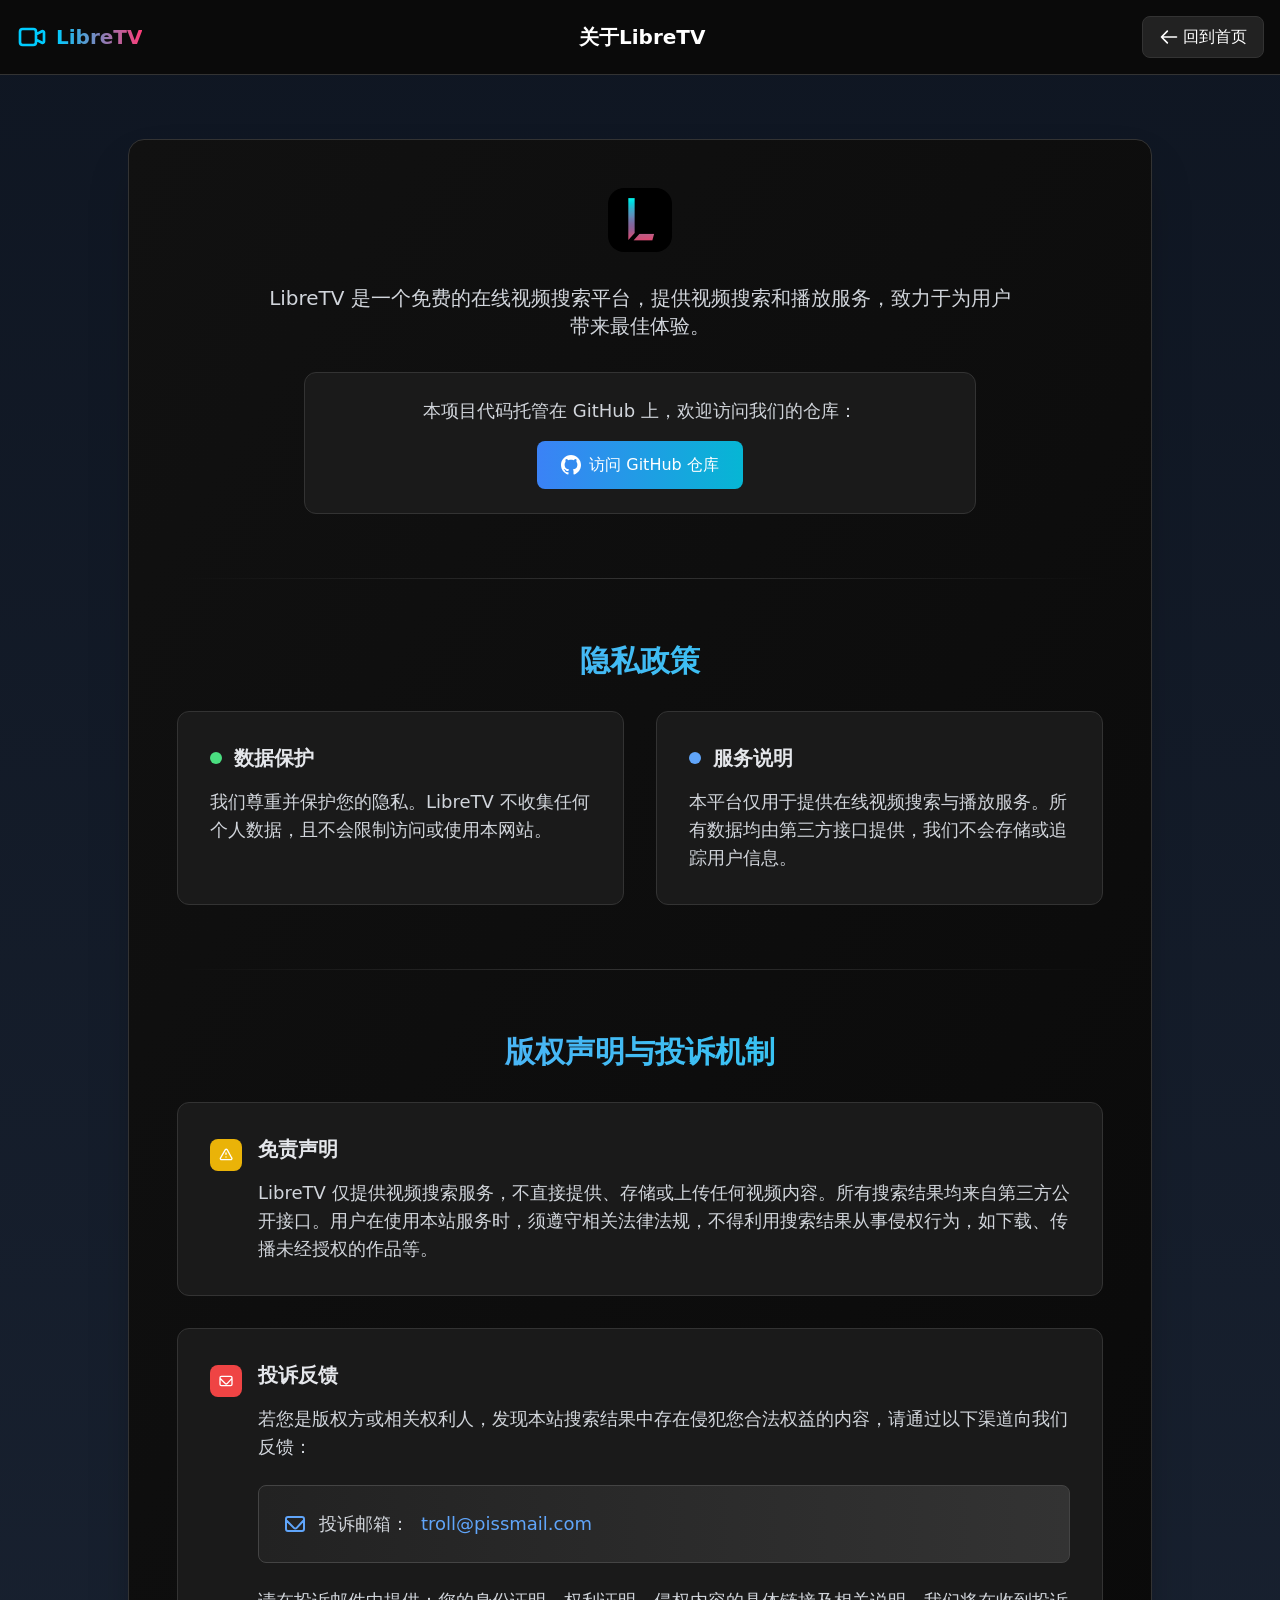
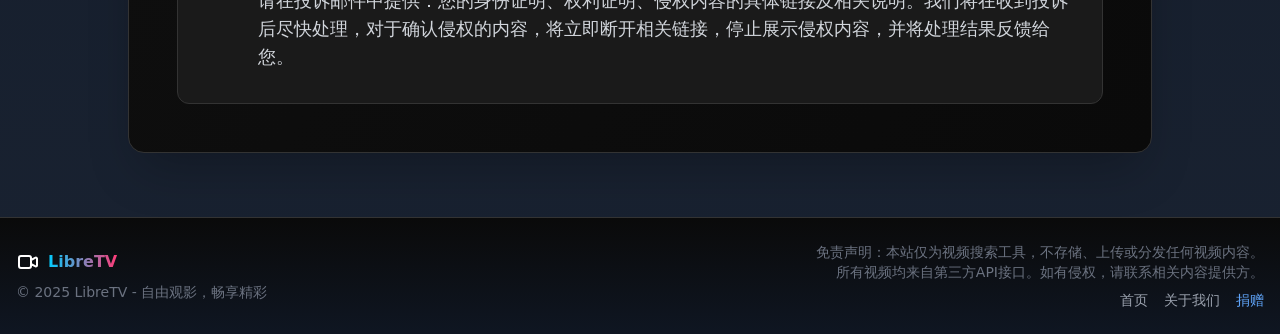
==== commit f301c0ac: "test 响应式布局调整" ====
--- a/about.html
+++ b/about.html
@@ -35,54 +35,52 @@
                 </a>
             </div>
         </div>
-    </header>	<main class="flex-grow container mx-auto px-6 py-16">
+    </header>	<main class="flex-grow container mx-auto px-4 sm:px-6 py-8 sm:py-16">
 		<div class="max-w-5xl mx-auto">
 			<!-- 主要内容区域 -->
-			<div class="bg-gradient-to-br from-[#111] to-[#0a0a0a] border border-[#333] rounded-2xl p-12 shadow-2xl">
+			<div class="bg-gradient-to-br from-[#111] to-[#0a0a0a] border border-[#333] rounded-xl sm:rounded-2xl p-4 sm:p-8 lg:p-12 shadow-2xl">
 				<!-- 项目介绍 -->				
-				 <div class="text-center mb-16">
-					<div class="inline-flex items-center justify-center w-16 h-16 rounded-2xl mb-8">
-						<img src="image/logo-black.png" alt="LibreTV Logo" class="w-16 h-16 rounded-2xl">
+				 <div class="text-center mb-8 sm:mb-16">
+					<div class="inline-flex items-center justify-center w-12 h-12 sm:w-16 sm:h-16 rounded-xl sm:rounded-2xl mb-6 sm:mb-8">
+						<img src="image/logo-black.png" alt="LibreTV Logo" class="w-12 h-12 sm:w-16 sm:h-16 rounded-xl sm:rounded-2xl">
 					</div>
 					
-					<p class="text-gray-300 text-xl mb-8 leading-relaxed max-w-3xl mx-auto">
+					<p class="text-gray-300 text-lg sm:text-xl mb-6 sm:mb-8 leading-relaxed max-w-3xl mx-auto px-2">
 						LibreTV 是一个免费的在线视频搜索平台，提供视频搜索和播放服务，致力于为用户带来最佳体验。
 					</p>
-					<div class="bg-[#1a1a1a] border border-[#333] rounded-xl p-6 max-w-2xl mx-auto">
-						<p class="text-gray-300 text-lg mb-4">
+					<div class="bg-[#1a1a1a] border border-[#333] rounded-lg sm:rounded-xl p-4 sm:p-6 max-w-2xl mx-auto">
+						<p class="text-gray-300 text-base sm:text-lg mb-4 px-1">
 							本项目代码托管在 GitHub 上，欢迎访问我们的仓库：
 						</p>
-						<a href="https://github.com/LibreSpark/LibreTV" class="inline-flex items-center px-6 py-3 bg-gradient-to-r from-blue-500 to-cyan-500 hover:from-blue-600 hover:to-cyan-600 text-white font-medium rounded-lg transition-all duration-300 transform hover:scale-105" target="_blank" rel="noopener">
-							<svg class="w-5 h-5 mr-2" fill="currentColor" viewBox="0 0 24 24">
+						<a href="https://github.com/LibreSpark/LibreTV" class="inline-flex items-center px-4 sm:px-6 py-2 sm:py-3 bg-gradient-to-r from-blue-500 to-cyan-500 hover:from-blue-600 hover:to-cyan-600 text-white text-sm sm:text-base font-medium rounded-lg transition-all duration-300 transform hover:scale-105" target="_blank" rel="noopener">
+							<svg class="w-4 h-4 sm:w-5 sm:h-5 mr-2" fill="currentColor" viewBox="0 0 24 24">
 								<path d="M12 0c-6.626 0-12 5.373-12 12 0 5.302 3.438 9.8 8.207 11.387.599.111.793-.261.793-.577v-2.234c-3.338.726-4.033-1.416-4.033-1.416-.546-1.387-1.333-1.756-1.333-1.756-1.089-.745.083-.729.083-.729 1.205.084 1.839 1.237 1.839 1.237 1.07 1.834 2.807 1.304 3.492.997.107-.775.418-1.305.762-1.604-2.665-.305-5.467-1.334-5.467-5.931 0-1.311.469-2.381 1.236-3.221-.124-.303-.535-1.524.117-3.176 0 0 1.008-.322 3.301 1.23.957-.266 1.983-.399 3.003-.404 1.02.005 2.047.138 3.006.404 2.291-1.552 3.297-1.23 3.297-1.23.653 1.653.242 2.874.118 3.176.77.84 1.235 1.911 1.235 3.221 0 4.609-2.807 5.624-5.479 5.921.43.372.823 1.102.823 2.222v3.293c0 .319.192.694.801.576 4.765-1.589 8.199-6.086 8.199-11.386 0-6.627-5.373-12-12-12z"/>
 							</svg>
-							访问 GitHub 仓库
+							<span class="break-words">访问 GitHub 仓库</span>
 						</a>
 					</div>
-				</div>
-
-				<!-- 分割线 -->
-				<div class="w-full h-px bg-gradient-to-r from-transparent via-[#333] to-transparent mb-16"></div>
+				</div>				<!-- 分割线 -->
+				<div class="w-full h-px bg-gradient-to-r from-transparent via-[#333] to-transparent mb-8 sm:mb-16"></div>
 
 				<!-- 隐私政策 -->
-				<div class="mb-16">
-					<h2 class="text-3xl font-bold mb-8 text-center bg-gradient-to-r from-blue-400 to-cyan-400 bg-clip-text text-transparent">隐私政策</h2>
-					<div class="grid md:grid-cols-2 gap-8">
-						<div class="bg-[#1a1a1a] border border-[#333] rounded-xl p-8">
-							<div class="flex items-center mb-4">
+				<div class="mb-8 sm:mb-16">
+					<h2 class="text-2xl sm:text-3xl font-bold mb-6 sm:mb-8 text-center bg-gradient-to-r from-blue-400 to-cyan-400 bg-clip-text text-transparent">隐私政策</h2>
+					<div class="grid grid-cols-1 md:grid-cols-2 gap-4 sm:gap-8">
+						<div class="bg-[#1a1a1a] border border-[#333] rounded-xl p-4 sm:p-8">
+							<div class="flex items-center mb-3 sm:mb-4">
 								<div class="w-3 h-3 bg-green-400 rounded-full mr-3"></div>
-								<h3 class="text-xl font-semibold text-gray-200">数据保护</h3>
+								<h3 class="text-lg sm:text-xl font-semibold text-gray-200">数据保护</h3>
 							</div>
-							<p class="text-gray-300 text-lg leading-relaxed">
+							<p class="text-gray-300 text-base sm:text-lg leading-relaxed">
 								我们尊重并保护您的隐私。LibreTV 不收集任何个人数据，且不会限制访问或使用本网站。
 							</p>
 						</div>
-						<div class="bg-[#1a1a1a] border border-[#333] rounded-xl p-8">
-							<div class="flex items-center mb-4">
+						<div class="bg-[#1a1a1a] border border-[#333] rounded-xl p-4 sm:p-8">
+							<div class="flex items-center mb-3 sm:mb-4">
 								<div class="w-3 h-3 bg-blue-400 rounded-full mr-3"></div>
-								<h3 class="text-xl font-semibold text-gray-200">服务说明</h3>
+								<h3 class="text-lg sm:text-xl font-semibold text-gray-200">服务说明</h3>
 							</div>
-							<p class="text-gray-300 text-lg leading-relaxed">
+							<p class="text-gray-300 text-base sm:text-lg leading-relaxed">
 								本平台仅用于提供在线视频搜索与播放服务。所有数据均由第三方接口提供，我们不会存储或追踪用户信息。
 							</p>
 						</div>
@@ -90,50 +88,48 @@
 				</div>
 
 				<!-- 分割线 -->
-				<div class="w-full h-px bg-gradient-to-r from-transparent via-[#333] to-transparent mb-16"></div>
-
-				<!-- 版权声明与投诉机制 -->
+				<div class="w-full h-px bg-gradient-to-r from-transparent via-[#333] to-transparent mb-8 sm:mb-16"></div>				<!-- 版权声明与投诉机制 -->
 				<div>
-					<h2 class="text-3xl font-bold mb-8 text-center bg-gradient-to-r from-blue-400 to-cyan-400 bg-clip-text text-transparent">版权声明与投诉机制</h2>
-					<div class="space-y-8">
-						<div class="bg-[#1a1a1a] border border-[#333] rounded-xl p-8">
+					<h2 class="text-2xl sm:text-3xl font-bold mb-6 sm:mb-8 text-center bg-gradient-to-r from-blue-400 to-cyan-400 bg-clip-text text-transparent">版权声明与投诉机制</h2>
+					<div class="space-y-6 sm:space-y-8">
+						<div class="bg-[#1a1a1a] border border-[#333] rounded-xl p-4 sm:p-8">
 							<div class="flex items-start">
-								<div class="flex-shrink-0 w-8 h-8 bg-yellow-500 rounded-lg flex items-center justify-center mr-4 mt-1">
+								<div class="flex-shrink-0 w-8 h-8 bg-yellow-500 rounded-lg flex items-center justify-center mr-3 sm:mr-4 mt-1">
 									<svg class="w-4 h-4 text-white" fill="none" stroke="currentColor" viewBox="0 0 24 24">
 										<path stroke-linecap="round" stroke-linejoin="round" stroke-width="2" d="M12 9v2m0 4h.01m-6.938 4h13.856c1.54 0 2.502-1.667 1.732-2.5L13.732 4c-.77-.833-1.964-.833-2.732 0L3.732 16.5c-.77.833.192 2.5 1.732 2.5z"></path>
 									</svg>
 								</div>
 								<div>
-									<h3 class="text-xl font-semibold text-gray-200 mb-4">免责声明</h3>
-									<p class="text-gray-300 text-lg leading-relaxed">
+									<h3 class="text-lg sm:text-xl font-semibold text-gray-200 mb-3 sm:mb-4">免责声明</h3>
+									<p class="text-gray-300 text-base sm:text-lg leading-relaxed">
 										LibreTV 仅提供视频搜索服务，不直接提供、存储或上传任何视频内容。所有搜索结果均来自第三方公开接口。用户在使用本站服务时，须遵守相关法律法规，不得利用搜索结果从事侵权行为，如下载、传播未经授权的作品等。
 									</p>
 								</div>
 							</div>
 						</div>
 						
-						<div class="bg-[#1a1a1a] border border-[#333] rounded-xl p-8">
+						<div class="bg-[#1a1a1a] border border-[#333] rounded-xl p-4 sm:p-8">
 							<div class="flex items-start">
-								<div class="flex-shrink-0 w-8 h-8 bg-red-500 rounded-lg flex items-center justify-center mr-4 mt-1">
+								<div class="flex-shrink-0 w-8 h-8 bg-red-500 rounded-lg flex items-center justify-center mr-3 sm:mr-4 mt-1">
 									<svg class="w-4 h-4 text-white" fill="none" stroke="currentColor" viewBox="0 0 24 24">
 										<path stroke-linecap="round" stroke-linejoin="round" stroke-width="2" d="M3 8l7.89 7.89a2 2 0 002.83 0L21 8M5 19h14a2 2 0 002-2V7a2 2 0 00-2-2H5a2 2 0 00-2 2v10a2 2 0 002 2z"></path>
 									</svg>
 								</div>
 								<div class="flex-1">
-									<h3 class="text-xl font-semibold text-gray-200 mb-4">投诉反馈</h3>
-									<p class="text-gray-300 text-lg mb-6 leading-relaxed">
+									<h3 class="text-lg sm:text-xl font-semibold text-gray-200 mb-3 sm:mb-4">投诉反馈</h3>
+									<p class="text-gray-300 text-base sm:text-lg mb-4 sm:mb-6 leading-relaxed">
 										若您是版权方或相关权利人，发现本站搜索结果中存在侵犯您合法权益的内容，请通过以下渠道向我们反馈：
 									</p>
-									<div class="bg-gradient-to-r from-[#222] to-[#333] border border-[#444] rounded-lg p-6 mb-6">
-										<div class="flex items-center">
-											<svg class="w-6 h-6 text-blue-400 mr-3" fill="none" stroke="currentColor" viewBox="0 0 24 24">
+									<div class="bg-gradient-to-r from-[#222] to-[#333] border border-[#444] rounded-lg p-4 sm:p-6 mb-4 sm:mb-6">
+										<div class="flex items-center flex-wrap">
+											<svg class="w-5 h-5 sm:w-6 sm:h-6 text-blue-400 mr-2 sm:mr-3 flex-shrink-0" fill="none" stroke="currentColor" viewBox="0 0 24 24">
 												<path stroke-linecap="round" stroke-linejoin="round" stroke-width="2" d="M3 8l7.89 7.89a2 2 0 002.83 0L21 8M5 19h14a2 2 0 002-2V7a2 2 0 00-2-2H5a2 2 0 00-2 2v10a2 2 0 002 2z"></path>
 											</svg>
-											<span class="text-gray-300 text-lg font-medium mr-3">投诉邮箱：</span>
-											<a href="mailto:troll@pissmail.com" class="text-blue-400 hover:text-blue-300 transition-colors text-lg font-medium">troll@pissmail.com</a>
+											<span class="text-gray-300 text-base sm:text-lg font-medium mr-2 sm:mr-3">投诉邮箱：</span>
+											<a href="mailto:troll@pissmail.com" class="text-blue-400 hover:text-blue-300 transition-colors text-base sm:text-lg font-medium break-all">troll@pissmail.com</a>
 										</div>
 									</div>
-									<p class="text-gray-300 text-lg leading-relaxed">
+									<p class="text-gray-300 text-base sm:text-lg leading-relaxed">
 										请在投诉邮件中提供：您的身份证明、权利证明、侵权内容的具体链接及相关说明。我们将在收到投诉后尽快处理，对于确认侵权的内容，将立即断开相关链接，停止展示侵权内容，并将处理结果反馈给您。
 									</p>
 								</div>
